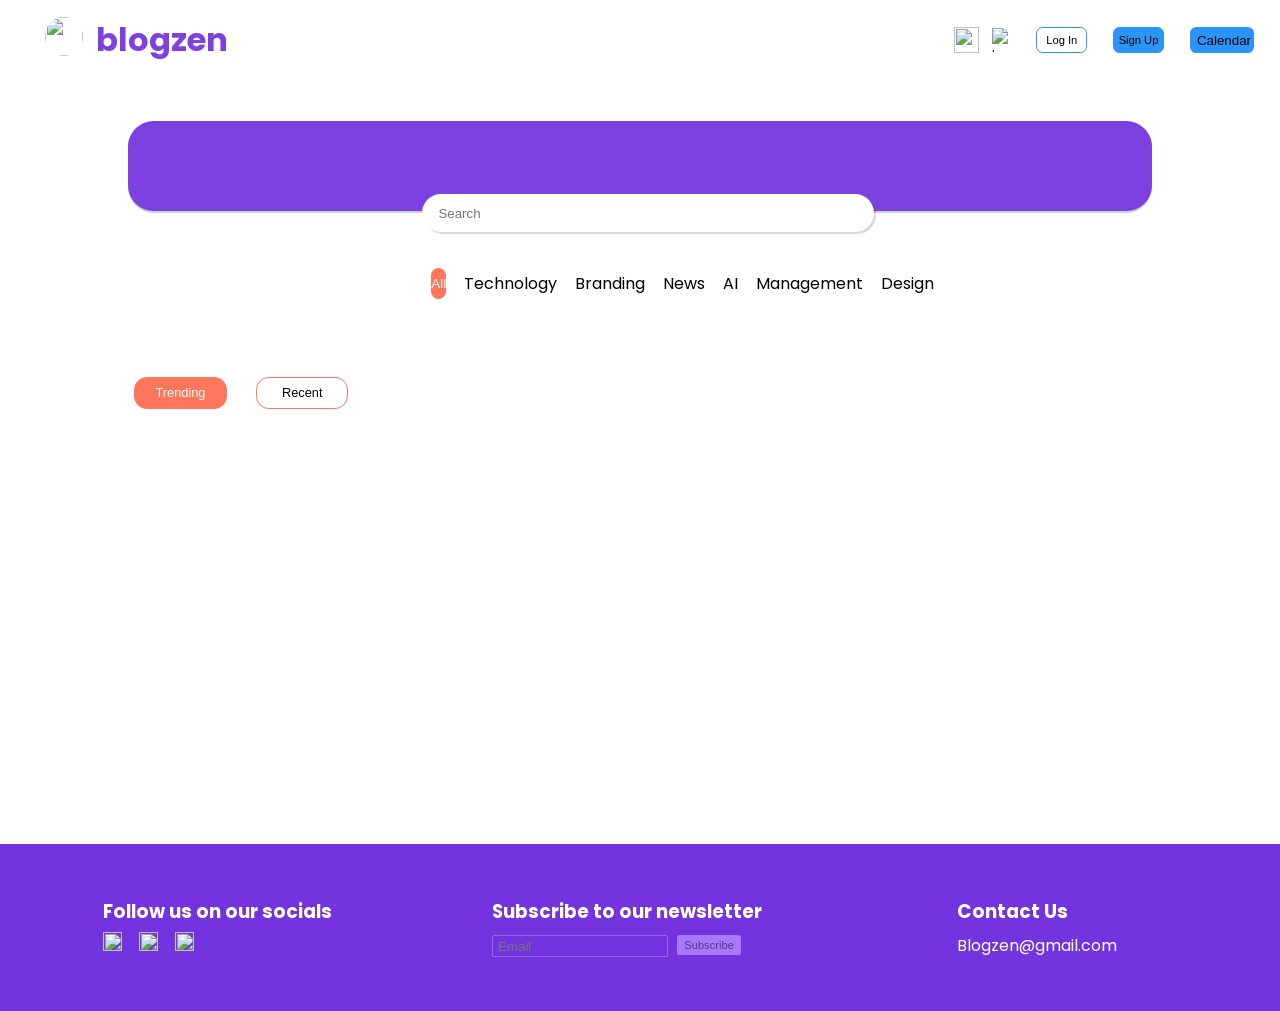
==== index.html @ 863e4d86 "Merge pull request #324 from Arjundotadex/typing_effect added text typing effect on the main landing" ====
<!DOCTYPE html>
<html lang="en">

<head>
  <meta charset="UTF-8" />
  <meta http-equiv="X-UA-Compatible" content="IE=edge" />
  <meta name="viewport" content="width=device-width, initial-scale=1.0" />
  <title>Document</title>
  <link rel="shortcut icon" href="./img/favicon.ico" type="image/x-icon">
  <script src="https://kit.fontawesome.com/d1c523657e.js" crossorigin="anonymous"></script>
  <link rel="stylesheet" href="css/navbar.css" />
  <link rel="stylesheet" href="css/sec1.css" />
  <link rel="stylesheet" href="css/sec2.css" />
  <link rel="stylesheet" href="css/sec3.css" />
  <link rel="stylesheet" href="css/sec4.css" />
  <script src="./js/Landingpage.js"></script>
  <!-- <link href="https://cdn.jsdelivr.net/npm/bootstrap@5.3.0-alpha3/dist/css/bootstrap.min.css" rel="stylesheet" integrity="sha384-KK94CHFLLe+nY2dmCWGMq91rCGa5gtU4mk92HdvYe+M/SXH301p5ILy+dN9+nJOZ" crossorigin="anonymous"> -->
</head>

<body>
  <!-- Navbar ~~~~~~~~~~~~~~~~~~~~~~~~~~~~~~~~~~~~~~~~~~~~~~~~~~~~~~~~~~~~~~~~~~~~~~~~~~~~~~~~~~~~~~~~~~~~~ -->
  <div class="navbar">
    <div class="navs1">
      <a href="index.html"><img src="img/final logo 1.png" alt="" /></a>
      <div class="span1"><a href="index.html">blog</a></div>
      <div class="span2"><a href="index.html">zen</a></div>
    </div>

    <div class="navs2">
      <img src="img/final logo 1.png" alt="" />

      <img src="assests/moon.png" alt="image" id="themeImg">
      <button class="navbtn1">Log In</button>
      <button class="navbtn1" style="background-color: #2a95f6">
        Sign Up
      </button>
      <button class="navbtn2">
        <i class="fa-solid fa-calendar-days"></i>        
        <span>Calendar</span>
      </button>
    </div>
  </div>

  <!-- Sec-1 ~~~~~~~~~~~~~~~~~~~~~~~~~~~~~~~~~~~~~~~~~~~~~~~~~~~~~~~~~~~~~~~~~~~~~~~~~~~~~~~~~~~~~~~~~~~~~~ -->
  <div class="sec1">
    <div class="s1part1">


      <span class="auto-type"></span>
      <script src="https://cdn.jsdelivr.net/npm/typed.js@2.0.12"></script>
      <script>
        var typed = new Typed(".auto-type", {
          strings: ["Blogzen!!"],
          typeSpeed: 150,
          backspeed: 150,
          loop: true
        })
      </script>
    </div>
    <input class="search" placeholder="Search"></input>
    <div class="s1part2">
      <button class="s1btn1">All</button>
      <a href="">Technology</a>
      <a href="">Branding</a>
      <a href="">News</a>
      <a href="">AI</a>
      <a href="">Management</a>
      <a href="">Design</a>
    </div>
  </div>
  <!-- Sec-2 ~~~~~~~~~~~~~~~~~~~~~~~~~~~~~~~~~~~~~~~~~~~~~~~~~~~~~~~~~~~~~~~~~~~~~~~~~~~~~~~~~~~~~~~~~~~~~~ -->


  <div class="sec2buttons">
    <button class="sec2btn2" style="background-color: #ff765d; color: white">
      Trending
    </button>
    <button class="sec2btn2 sec2btn2-recent">Recent</button>
  </div>
  <div class="sec2" id="sec2">



  </div>

  <!-- Sec-3 ~~~~~~~~~~~~~~~~~~~~~~~~~~~~~~~~~~~~~~~~~~~~~~~~~~~~~~~~~~~~~~~~~~~~~~~~~~~~~~~~~~~~~~~~~~~~~~ -->

  <div id="tbody" class="flex">

  </div>


  </div>
  <!-- Sec-4 ~~~~~~~~~~~~~~~~~~~~~~~~~~~~~~~~~~~~~~~~~~~~~~~~~~~~~~~~~~~~~~~~~~~~~~~~~~~~~~~~~~~~~~~~~~~~~~ -->

  <div class="sec4">
    <div class="s4box1">
      <div>
        <h3 style="margin-bottom: 0.5vw;">Follow us on our socials</h3>
        <div class="icons">
          <img src="./assests/instagram.svg" alt="">
          <img src="./assests/twitter.svg" alt="" style="margin: 0 1vw;">
          <img src="./assests//spotify.svg" alt="">
        </div>
      </div>
    </div>
    <div class="s4box2">
      <div>
        <h3 style="margin-bottom: 0.5vw;">Subscribe to our newsletter</h3>
        <div class="box2email">
          <input type="text" class="email" placeholder="Email">
          <button class="box2btn">Subscribe</button>
        </div>
      </div>
    </div>
    <div class="s4box3">
      <div>
        <h3 style="margin-bottom: 0.5vw;">Contact Us</h3>
        <a href="mailto:blogzen@gmail.com"><span>Blogzen@gmail.com</span></a>
      </div>
    </div>
  </div>
  <script src="js/theme.js"></script>
</body>
<!-- <script src="https://cdn.jsdelivr.net/npm/bootstrap@5.3.0-alpha3/dist/js/bootstrap.bundle.min.js" integrity="sha384-ENjdO4Dr2bkBIFxQpeoTz1HIcje39Wm4jDKdf19U8gI4ddQ3GYNS7NTKfAdVQSZe" crossorigin="anonymous"></script> -->

</html>
---- css/navbar.css ----
@import url("https://fonts.googleapis.com/css2?family=Baloo+Bhaina+2:wght@500&display=swap");
@import url("https://fonts.googleapis.com/css2?family=Roboto&display=swap");
@import url('https://fonts.googleapis.com/css2?family=Poppins:wght@500;600;700&display=swap');



*{
    margin: 0;
    padding: 0;
}


body{
    overflow-x: hidden;
    font-family: 'Poppins', sans-serif;
    /* background-color: black; */
    
}
.darktheme{
    --element-color:white;
    --element1-color:#9DB2BF;
    --element2-color: #DDE6ED;
    background-color: black;
    color: white;

}

#themeImg{
    cursor: pointer;
    width: 25px;
    height: 25px;
    border: none;
}


.navbar {
    width: 100vw;
    height: 80px;
    left: 0px;
    top: 0px;
    display: flex;
    justify-content: space-between;
}

/* Sec-1 ~~~~~~~~~~~~~~~~~~~~~~~~~~~~~~~~~~~~~~~~~~~~~~~~~~~~~~~~~~~~~~~~~~~~~~~~~~~~~~~~~~~~~~~~~~~~~~~~~~~~ */
.navs1{
    /* border: 1px solid black; */
    width: 15vw;
    height: 80px;
    display: flex;
    align-items: center;
    margin-left: 3.5vw;
}
.navs1 img{
    /* border: 1px solid black; */
    width: 3vw;
    height: 3vw;
    border-radius: 10vw;
}
.navs1 a{
    text-decoration: none;
    color: #7D41E2;
}
.span1{
    margin-left: 1vw;
    font-size: 2em;
    font-weight: bold;
    color: #7D41E2;
}
.span2{
    font-size: 2em;
    font-weight: bolder;
    color: #7D41E2;
}






/* Sec-2 ~~~~~~~~~~~~~~~~~~~~~~~~~~~~~~~~~~~~~~~~~~~~~~~~~~~~~~~~~~~~~~~~~~~~~~~~~~~~~~~~~~~~~~~~~~~~~~~~~~~~ */
.navs2{
    /* border: 1px solid black; */
    width: 25vw;
    height: 80px;
    display: flex;
    align-items: center;
    margin-right: 1vw;
}
.navs2>img{
    cursor: pointer;
    width: 2vw;
    height: 2vw;
    margin: 0 0.5vw;

}
.navbtn1{
    cursor: pointer;
    height: 2vw;
    width: 7vw;
    margin: 0 1vw;
    border-radius: 0.5vw;
    border: 1px solid #2a95f6;
    background-color: white;
    font-size: 0.7em;
    

}
.navbtn2{
    cursor: pointer;
    height: 2vw;
    width: 9vw;
    margin: 0 1vw;
    border-radius: 0.5vw;
    border: none;
    background-color: #2a95f6;
    display: flex;
    align-items: center;
    justify-content: center;
}
.navbtn2>img{
    border: 1px solid black;
    width: 1vw;
    height: 1vw;
    /* margin: 0 0.5vw; */
}
.navbtn2 span{
    margin-left: 0.3vw;
}
---- css/sec1.css ----
:root{
    --element-color: black;
    --element1-color:rgba(0, 0, 0, 0.5);
    --element2-color:rgba(0, 0, 0, 0.8);


}



.sec1{
    height: 20vw;
}

.s1part1{
    height: 7vw;
    width: 80vw;
    margin: 3.2vw auto;
    border-radius: 2vw;
    background-color: #7D41E2;
    box-shadow: 0 2px 1px rgba(0, 0, 0, 0.199);

}
.s1part1 span{
    position: relative;
    top: 1.3vw;
    left: 37vw;
    font-size: 2.7em;
    font-weight: bold;
    color: white;
}
.search{
    height: 3vw;
    width: 34vw;
    border-radius: 2vw;
    position: relative;
    left: 33vw;
    top: -4.5vw;
    background-color: white;
    border: none;
    box-shadow: 2px 2px 1px rgba(0, 0, 0, 0.155);
    color: rgba(0, 0, 0, 0.148);
}

.search[placeholder]{
    color: black;
    padding-left: 1rem;
}

.s1part2{
    /* border: 1px solid black; */
    height: 5vw;
    width: 40vw;
    position: relative;
    left: 33vw;
    bottom: 3vw;
    display: flex;
    align-items: center;
}

.s1part2 a:hover{
    text-decoration: underline;
}

.s1btn1{
    height: 2.4vw;
    width: 3.8vw;
    margin: 0 0.7vw;
    border: none;
    border-radius: 1vw;
    background-color: #ff765d;
    color: white;
    
}
.s1part2 a{
    margin: 0 0.7vw;
    text-decoration: none;
    color: var(--element-color);
}
---- css/sec2.css ----
:root{
    --element-color: black;
    --element1-color:rgba(0, 0, 0, 0.5);
    --element2-color:rgba(0, 0, 0, 0.8);

}


.sec2{
    /* border: 2px solid red; */
    height: 34vw;
}

.sec2buttons{
    width: 20vw;
    margin-left: 9.5vw;
}
.sec2btn2{
    cursor: pointer;
    height: 2.5vw;
    width: 7.2vw;
    margin: 0 1.3vw;
    border-radius: 1vw;
    border: none;
    border: 1px solid #ff765d;
    background-color: white;
    margin: 0 1vw;
    font-size: 0.8em;
    color: black;
}
.sec2btn2-recent:hover{
    color: #fff;
    background-color: #ff765d;
}
/* ~~~~~~~~~~~~~~~~~~~~~~~~~~~~~~~~~~~~~~~~~~~~~~~~~~~~~~~~~~~~~~~~~~~~~~~~~~~~~~~~~~~~~~~~~~~~~~~~~~~~~~~ */
.sec2content{
    /* border: 1px solid black; */
    width: 90vw;
    height: 25vw;
    margin-top: 2.4vw;
    display: flex;
    align-items: center;
    margin-left: 5vw;
    
}
.sec2content>img{
    height: 23vw;
    width: 29vw;
    object-fit: fill;
    margin: 0 5vw;
    border-radius: 2vw;
}

.s2text{
    /* border: 1px solid green; */
    height: 23vw;
    width: 45vw;
    /* margin: 0 3vw; */
}
.div{
    margin: 1.3vw 0;
    font-family: 'Poppins';
    font-style: normal;
    font-weight: 600;
    font-size: 0.9em;
    line-height: 30px;
     color: var(--element1-color)}
.s2text h1{
    margin: 1vw 0;
    font-size: 1.8em;
    width: 30vw;
    font-family: 'Poppins';
    font-style: normal;
    font-weight: 700;
    line-height: 42px;
    color: var(--element-color);
}
.s2text p{
    font-family: 'Poppins';
    font-style: normal;
    font-weight: 500;
    font-size: 1.2em;
    line-height: 30px;
    color: var(--element-color);

}
.author{
    display: flex;
    align-items: center;
    margin-top: 1.5vw;
}
.author>img{
    height: 3vw;
    width: 3vw;
    border-radius: 10vw;
}
.authorsname{
    margin-left: 1vw;
}
---- css/sec3.css ----
@import url('https://fonts.googleapis.com/css2?family=Poppins:wght@500;600;700&display=swap');
:root{
    --element-color: black;
    --element1-color:rgba(0, 0, 0, 0.5);
    --element2-color:rgba(0, 0, 0, 0.8);
}


.sec3{
    /* border: 2px solid red; */
    height: 62vw;
    display: flex;
    justify-content: center;
}
.s3boxes{
    /* border: 1px solid black; */
    height: 26vw;
    width: 90vw;
    display: flex;
    margin-left: 6vw;
    margin-bottom: 3vw;
}
.mainContainer{
    display: flex;
    flex-wrap: wrap;
    flex-grow: 1;
    
}
.box1{
    /* border: 1px solid green; */
    padding-bottom: 2vw;
    height: 27vw;
    width: 25vw;
    margin: 0 2vw;
    display: flex;
    flex-direction: column;
    align-items: center;
}
.box1>img{
    
    height: 15vw;
    width: 23vw;
    object-fit: fill;
    /* margin: 0 5vw; */
    border-radius: 1vw;
}
.flex{
    display: flex;
    flex-wrap: wrap;
    width: 100%;
    justify-content: center;
}

.flex a{
    color: black;
    text-decoration: none;
}

.boxtext{
    /* border: 1px solid green; */
    height: 11vw;
    width: 20vw;
    margin-left: 1vw;
}
.boxdiv{
    margin: 0.4vw 0;
    font-size: 0.8em;
    color: var(--element1-color);
    line-height: 18px;
    font-family: 'Poppins', sans-serif;
    font-weight: 600;
}
.boxtext h1{
    margin: 0.5vw 0;
    font-family: 'Poppins', sans-serif;
    font-style: normal;
    font-weight: 600;
    line-height: 27px;
    color: var(--element-color);
    width: 15vw;
    font-size: 1em;
}
.boxContent{
    font-size: 0.7em;
    font-family: 'Poppins';
    font-style: normal;
    font-weight: 500;
    line-height: 21px;
    color: var(--element2-color);



}
.author{
    display: flex;
    align-items: center;
    margin-top: 1.5vw;
}
.boxauthor{
    display: flex;
    margin-top: 0.5vw;
}
.boxauthor>img{
    height: 2vw;
    width: 2vw;
    border-radius: 10vw;
    
}
.boxauthorsname{
    margin-left: 0.5vw;
    font-size: 0.8vw;
}
.namestyle{
    font-family: 'Poppins';
    font-style: normal;
    font-weight: 500;
    font-size: 0.8vw;
    line-height: 15px;
    color: var(--element-color);
}
.datestyle{
    font-family: 'Poppins';
    font-style: normal;
    font-weight: 500;
    font-size: 0.5vw;
    line-height: 18px;
    color: var(--element1-color);

}
---- css/sec4.css ----
.sec4{
    height: 13vw;
    display: flex;
    align-items: center;
    background-color: #7333df;
    color: white;
}
/* ~~~~~~~~~~~~~~~~~~~~~~~~~~~~~~~~~~~~~~~~~~~~~~~~~~~~~~~~~~~~~~~~~~~~~~~~~~~~~~~~~~~~~~~~~~~~~~~~~~~~~ */
.s4box1{
    /* border: 1px solid black; */
    height: 7vw;
    width: 20vw;
    margin-left: 7vw;
    display: flex;
    flex-direction: column;
    align-items: center;
    justify-content: center;
}
.icons img{
    height: 1.5vw;
    width: 1.5vw;
    cursor: pointer;
}
/* ~~~~~~~~~~~~~~~~~~~~~~~~~~~~~~~~~~~~~~~~~~~~~~~~~~~~~~~~~~~~~~~~~~~~~~~~~~~~~~~~~~~~~~~~~~~~~~~~~~~~~ */
.s4box2{
    /* border: 1px solid black; */
    height: 7vw;
    width: 24vw;
    margin: 0 10vw;
    display: flex;
    flex-direction: column;
    align-items: center;
    justify-content: center;
}
.email{
    border: 1px solid rgba(255, 255, 255, 0.258);
    background-color: #7333df;
    height: 1.5vw;
    border-radius: 0.2vw;
}
.email[placeholder]{
    padding-left: 0.3rem;
}
.box2btn{
    background-color: #aa77ff;
    border: none;
    font-size: 0.7em;
    height: 1.5vw;
    width: 5vw;
    border-radius: 0.2vw;
    margin-left: 0.4vw;
    color: rgba(0, 0, 0, 0.53);
    cursor: pointer;
    position: relative;
    bottom: 0.1rem;
}
/* ~~~~~~~~~~~~~~~~~~~~~~~~~~~~~~~~~~~~~~~~~~~~~~~~~~~~~~~~~~~~~~~~~~~~~~~~~~~~~~~~~~~~~~~~~~~~~~~~~~~~~ */
.s4box3{
    /* border: 1px solid black; */
    height: 7vw;
    width: 20vw;
    display: flex;
    flex-direction: column;
    align-items: center;
    justify-content: center;
}

.s4box3 a{
    text-decoration: none;
    color: white;
}

.s4box3 a:hover{
    text-decoration: underline;
}
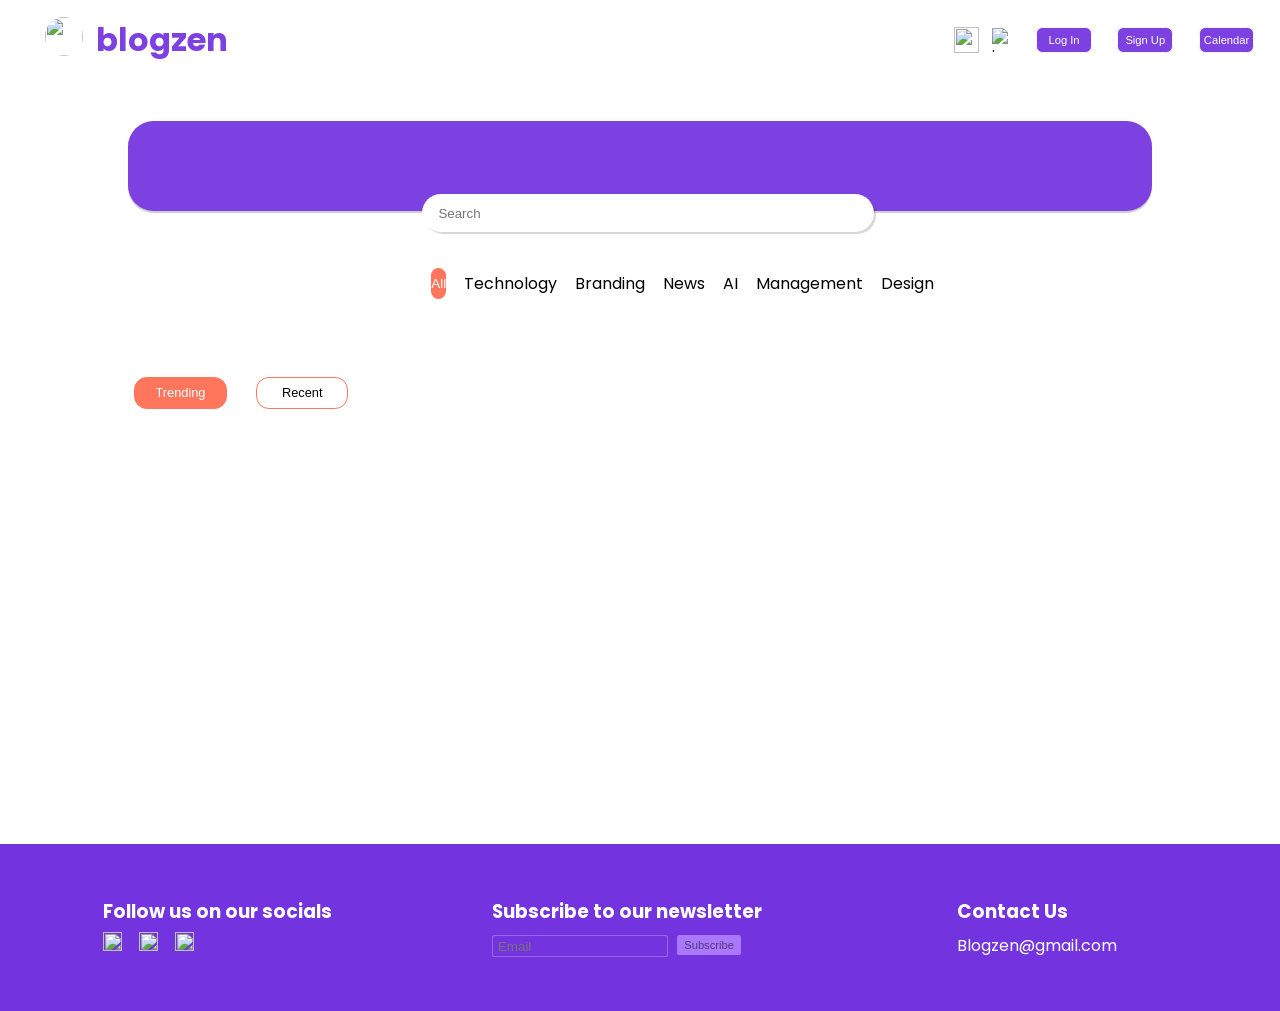
==== commit 7cfeaf56: "Navbar Buttons improved" ====
--- a/index.html
+++ b/index.html
@@ -30,11 +30,11 @@
       <img src="img/final logo 1.png" alt="" />
 
       <img src="assests/moon.png" alt="image" id="themeImg">
-      <button class="navbtn1">Log In</button>
-      <button class="navbtn1" style="background-color: #2a95f6">
+      <button class="navbtn1 txtColor">Log In</button>
+      <button class="navbtn1 txtColor" style="background-color: #7D41E2">
         Sign Up
       </button>
-      <button class="navbtn2">
+      <button class="navbtn1 txtColor" style="background-color: #7D41E2">
         <i class="fa-solid fa-calendar-days"></i>        
         <span>Calendar</span>
       </button>
--- a/css/navbar.css
+++ b/css/navbar.css
@@ -101,8 +101,8 @@
     width: 7vw;
     margin: 0 1vw;
     border-radius: 0.5vw;
-    border: 1px solid #2a95f6;
-    background-color: white;
+    border: 1px solid whitesmoke;
+    background-color: #7D41E2;
     font-size: 0.7em;
     
 
@@ -128,3 +128,7 @@
 .navbtn2 span{
     margin-left: 0.3vw;
 }
+
+.txtColor{
+    color: white;
+}
--- a/css/sec3.css
+++ b/css/sec3.css
@@ -25,6 +25,8 @@
     display: flex;
     flex-wrap: wrap;
     flex-grow: 1;
+    align-items: center;
+    justify-content: center;
     
 }
 .box1{
@@ -45,12 +47,14 @@
     /* margin: 0 5vw; */
     border-radius: 1vw;
 }
+
 .flex{
     display: flex;
     flex-wrap: wrap;
-    width: 100%;
-    justify-content: center;
+    max-width: 95%;
+    margin: auto;
 }
+
 
 .flex a{
     color: black;
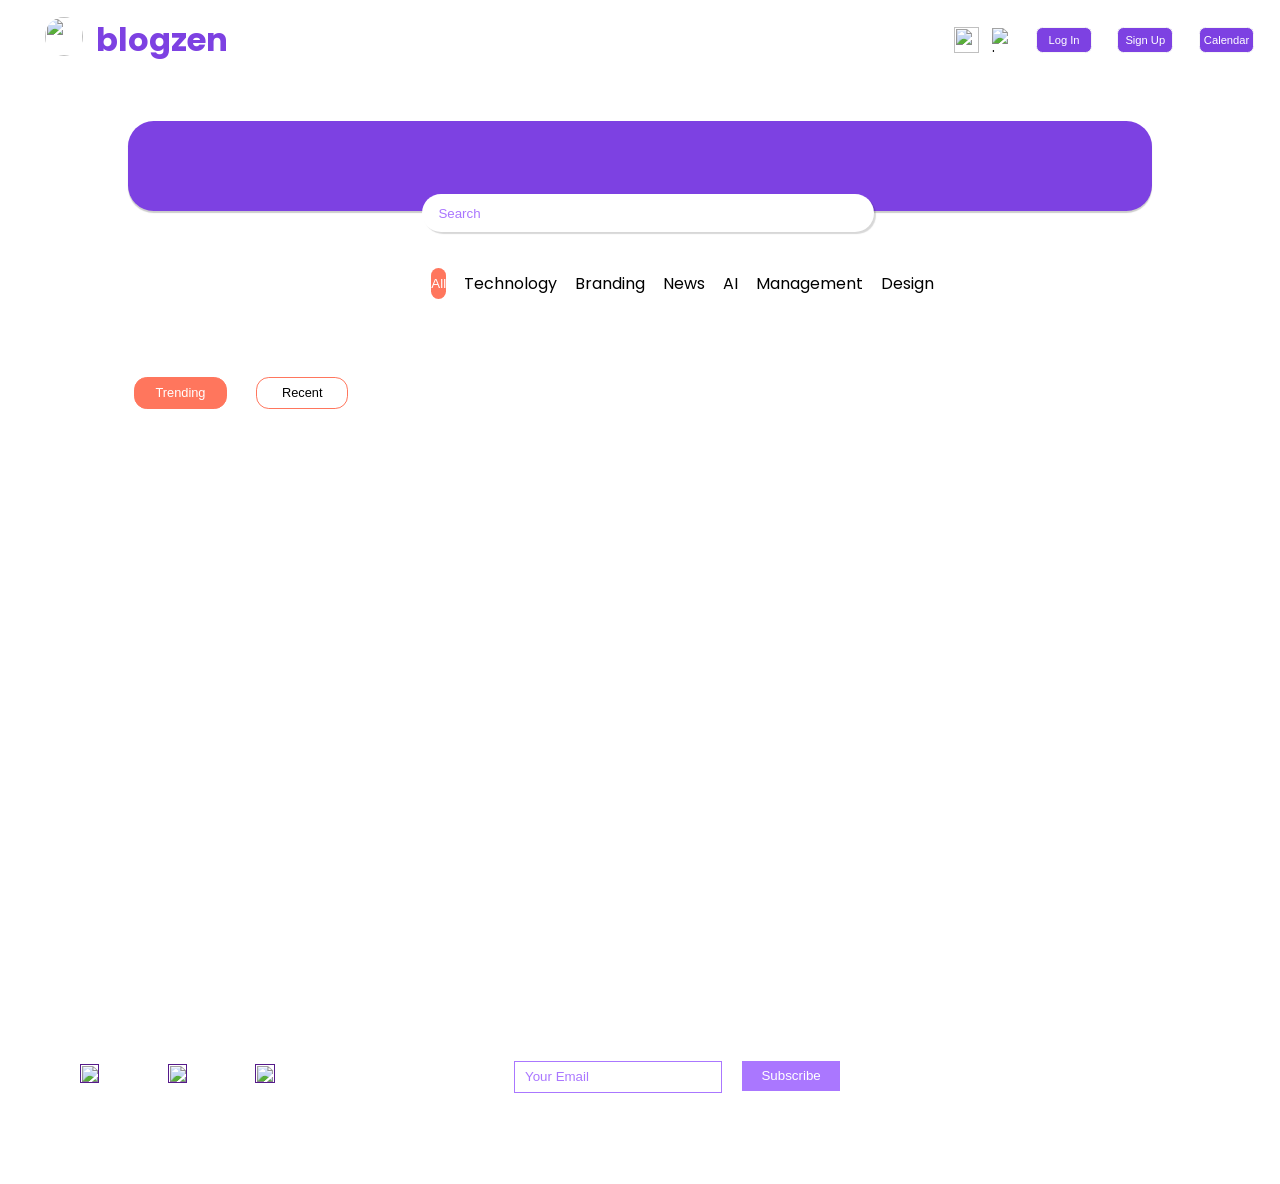
==== commit 61b94d19: "Footer-changes" ====
--- a/index.html
+++ b/index.html
@@ -93,33 +93,27 @@
   </div>
   <!-- Sec-4 ~~~~~~~~~~~~~~~~~~~~~~~~~~~~~~~~~~~~~~~~~~~~~~~~~~~~~~~~~~~~~~~~~~~~~~~~~~~~~~~~~~~~~~~~~~~~~~ -->
 
-  <div class="sec4">
-    <div class="s4box1">
-      <div>
-        <h3 style="margin-bottom: 0.5vw;">Follow us on our socials</h3>
+  <div class="footer">
+    <div class="socials">
+        <div class="footer_title">Follow us on our socials</div>
         <div class="icons">
-          <img src="./assests/instagram.svg" alt="">
-          <img src="./assests/twitter.svg" alt="" style="margin: 0 1vw;">
-          <img src="./assests//spotify.svg" alt="">
+            <div class="icon"><a href=""><img src="assests/instagram.svg" alt=""></a></div>
+            <div class="icon"><a href=""><img src="assests/twitter.svg" alt=""></a></div>
+            <div class="icon"><a href=""><img src="assests/spotify.svg" alt=""></a></div>
         </div>
-      </div>
     </div>
-    <div class="s4box2">
-      <div>
-        <h3 style="margin-bottom: 0.5vw;">Subscribe to our newsletter</h3>
-        <div class="box2email">
-          <input type="text" class="email" placeholder="Email">
-          <button class="box2btn">Subscribe</button>
-        </div>
-      </div>
+    <div class="newsletter">
+        <div class="footer_title">Subscribe to our newsletter</div>
+        <form>
+            <input type="text" id="emailId" name="email" placeholder="Your Email">
+            <button type="submit">Subscribe</button>
+        </form>
     </div>
-    <div class="s4box3">
-      <div>
-        <h3 style="margin-bottom: 0.5vw;">Contact Us</h3>
-        <a href="mailto:blogzen@gmail.com"><span>Blogzen@gmail.com</span></a>
-      </div>
+    <div class="contact">
+        <div class="footer_title">Contact Us</div>
+        <h2><a href="mailto:Blogzen@gmail.com">Blogzen@gmail.com</a></h2>
     </div>
-  </div>
+</div>
   <script src="js/theme.js"></script>
 </body>
 <!-- <script src="https://cdn.jsdelivr.net/npm/bootstrap@5.3.0-alpha3/dist/js/bootstrap.bundle.min.js" integrity="sha384-ENjdO4Dr2bkBIFxQpeoTz1HIcje39Wm4jDKdf19U8gI4ddQ3GYNS7NTKfAdVQSZe" crossorigin="anonymous"></script> -->
--- a/css/navbar.css
+++ b/css/navbar.css
@@ -3,7 +3,34 @@
 @import url("https://fonts.googleapis.com/css2?family=Roboto&display=swap");
 @import url('https://fonts.googleapis.com/css2?family=Poppins:wght@500;600;700&display=swap');
 
-
+::-webkit-scrollbar {
+    width: 10px;
+  
+  }
+  
+  /* Track */
+  ::-webkit-scrollbar-track {
+    background: white;
+  
+  }
+  ::-webkit-scrollbar:hover {
+    background: white;
+    width:10px;
+  }
+  /* Handle */
+  ::-webkit-scrollbar-thumb {
+    background: #7D41E2;
+    
+    border-radius: 80px; 
+  }
+  
+  /* Handle on hover */
+  ::-webkit-scrollbar-thumb:hover {
+    
+   
+  }
+  
+  
 
 *{
     margin: 0;
--- a/css/sec4.css
+++ b/css/sec4.css
@@ -15,6 +15,7 @@
     flex-direction: column;
     align-items: center;
     justify-content: center;
+    font-size: 25px;
 }
 .icons img{
     height: 1.5vw;
@@ -72,4 +73,75 @@
 
 .s4box3 a:hover{
     text-decoration: underline;
+}
+
+.footer {
+    background-size: cover;
+    background-position: center;
+    background-attachment: fixed;
+    background-image: url(../assests//footer_bg.png);
+    padding-left: 80px;
+    padding-right: 80px;
+    margin-top: 80px;
+    display: flex;
+    flex-wrap: wrap;
+    justify-content: space-between;
+    align-items: center;
+    height: 260px;
+    background-repeat: no-repeat, repeat;
+}
+
+.footer_title {
+    color: #ffffff;
+    font-family: 'Poppins', sans-serif;
+    font-size: 24px;
+}
+.newsletter form {
+    display: flex;
+    flex-wrap: wrap;
+    justify-content: space-between;
+    margin-top: 10px;
+}
+
+.newsletter form input {
+    width: 60%;
+    border: none;
+    height: 30px;
+    padding-left: 10px;
+    border: 1px solid #AA77FF;
+    background-color: transparent;
+    color: #ffffff;
+}
+
+::placeholder {
+    color: #AA77FF;
+}
+
+.newsletter form button {
+    width: 30%;
+    background-color: #AA77FF;
+    border: none;
+    height: 30px;
+    color: #ffffff;
+    cursor: pointer;
+}
+.contact h2 {
+    color: #ffffff;
+    font-size: 20px;
+    font-family: 'Poppins', sans-serif;
+    font-weight: 200;
+    margin-top: 10px;
+}
+
+.contact h2 a{
+    text-decoration: none;
+    color: #ffffff;
+}
+
+.icons {
+    display: flex;
+    flex-wrap: wrap;
+    justify-content: space-between;
+    width: 70%;
+    margin-top: 10px;
 }
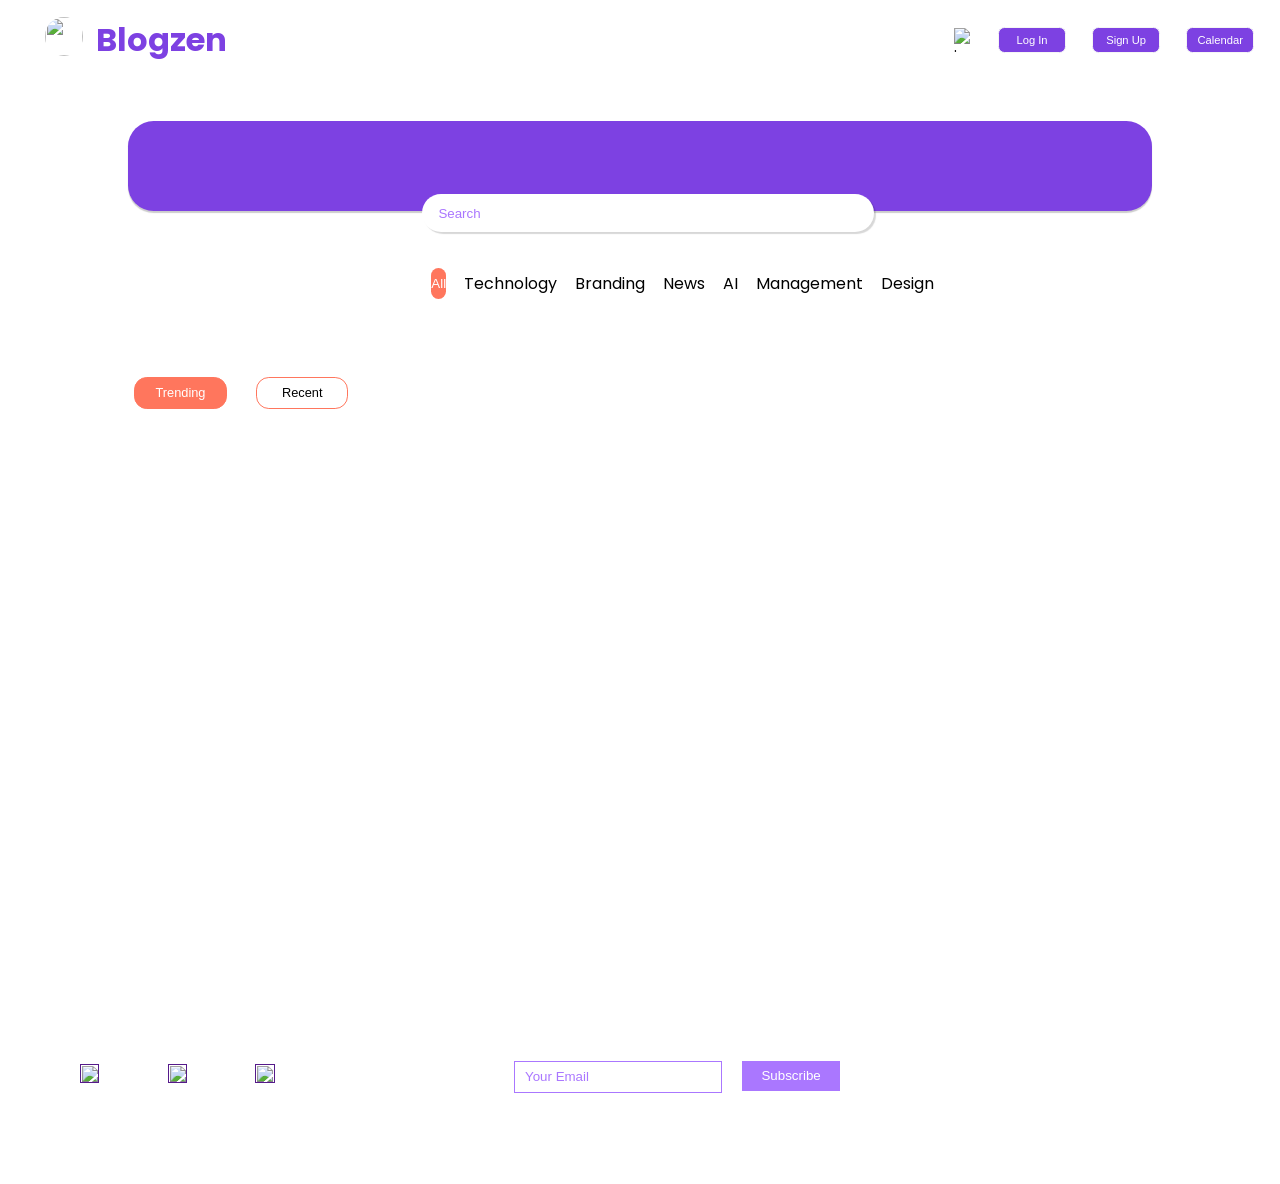
==== commit 624b7b39: "Changed the title from 'Document' to 'Blogzen' , changed the title on page from blogzen to Blogzen a" ====
--- a/index.html
+++ b/index.html
@@ -5,7 +5,7 @@
   <meta charset="UTF-8" />
   <meta http-equiv="X-UA-Compatible" content="IE=edge" />
   <meta name="viewport" content="width=device-width, initial-scale=1.0" />
-  <title>Document</title>
+  <title>Blogzen</title>
   <link rel="shortcut icon" href="./img/favicon.ico" type="image/x-icon">
   <script src="https://kit.fontawesome.com/d1c523657e.js" crossorigin="anonymous"></script>
   <link rel="stylesheet" href="css/navbar.css" />
@@ -22,18 +22,16 @@
   <div class="navbar">
     <div class="navs1">
       <a href="index.html"><img src="img/final logo 1.png" alt="" /></a>
-      <div class="span1"><a href="index.html">blog</a></div>
-      <div class="span2"><a href="index.html">zen</a></div>
+      <div class="span1"><a href="index.html">Blogzen</a></div>
+      <!-- <div class="span2"><a href="index.html">zen</a></div> -->
     </div>
 
     <div class="navs2">
-      <img src="img/final logo 1.png" alt="" />
+      <!-- <img src="img/final logo 1.png" alt="" /> -->
 
       <img src="assests/moon.png" alt="image" id="themeImg">
       <button class="navbtn1 txtColor">Log In</button>
-      <button class="navbtn1 txtColor" style="background-color: #7D41E2">
-        Sign Up
-      </button>
+      <button class="navbtn1 txtColor" style="background-color: #7D41E2">Sign Up</button>
       <button class="navbtn1 txtColor" style="background-color: #7D41E2">
         <i class="fa-solid fa-calendar-days"></i>        
         <span>Calendar</span>
--- a/css/sec1.css
+++ b/css/sec1.css
@@ -35,6 +35,7 @@
     border-radius: 2vw;
     position: relative;
     left: 33vw;
+    /* right: 33Vw; */
     top: -4.5vw;
     background-color: white;
     border: none;
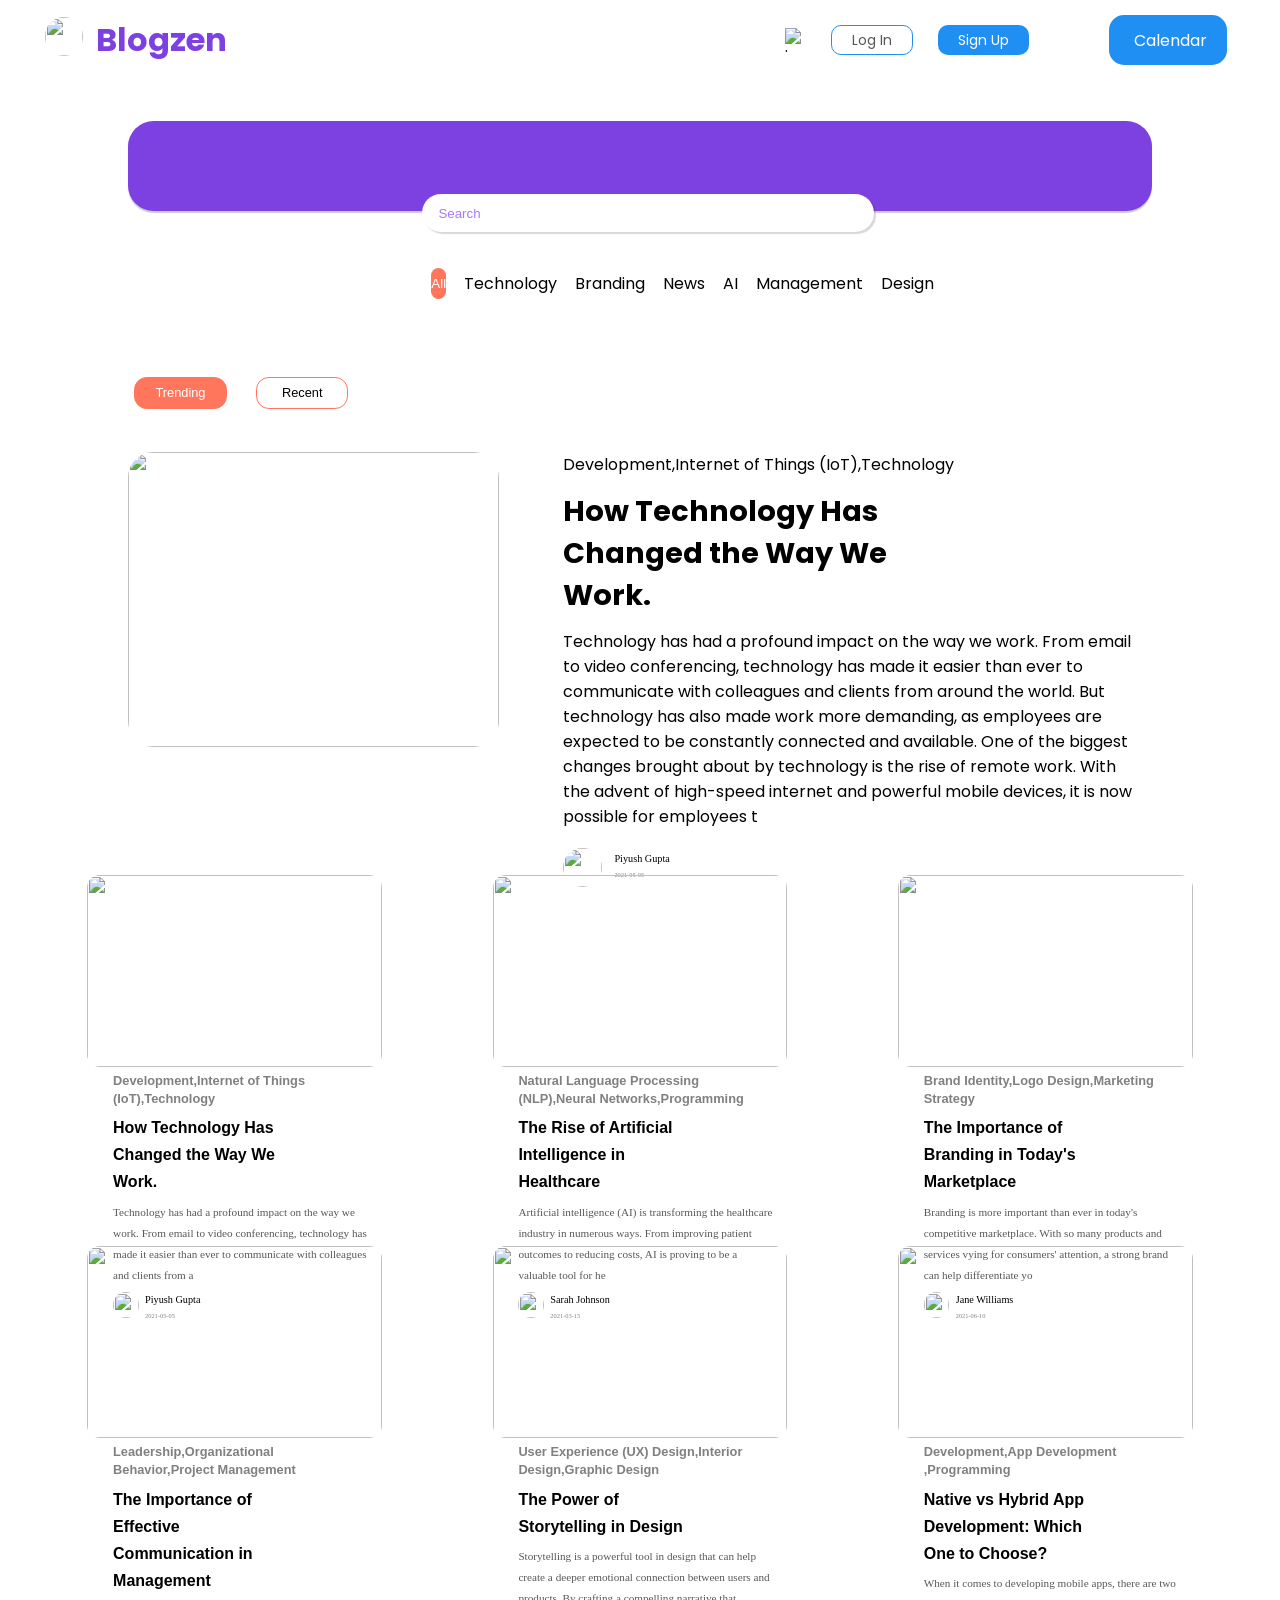
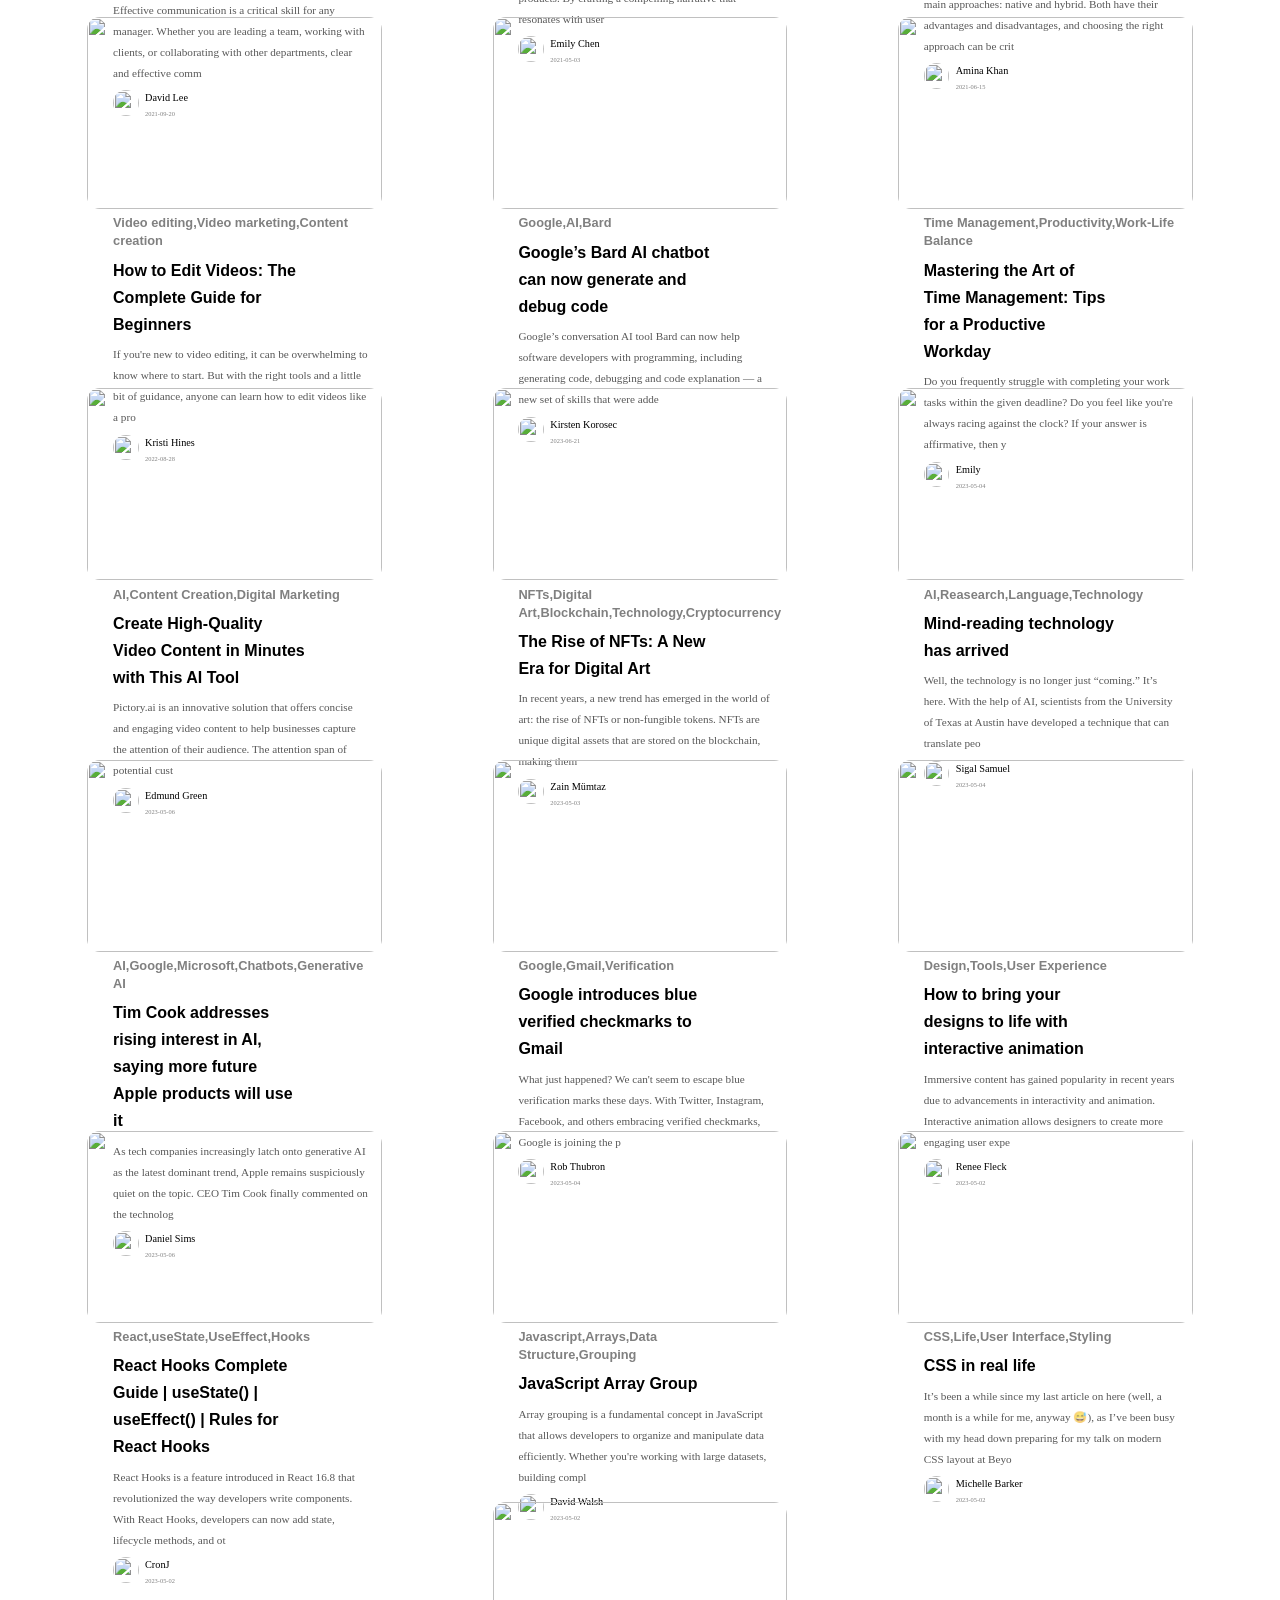
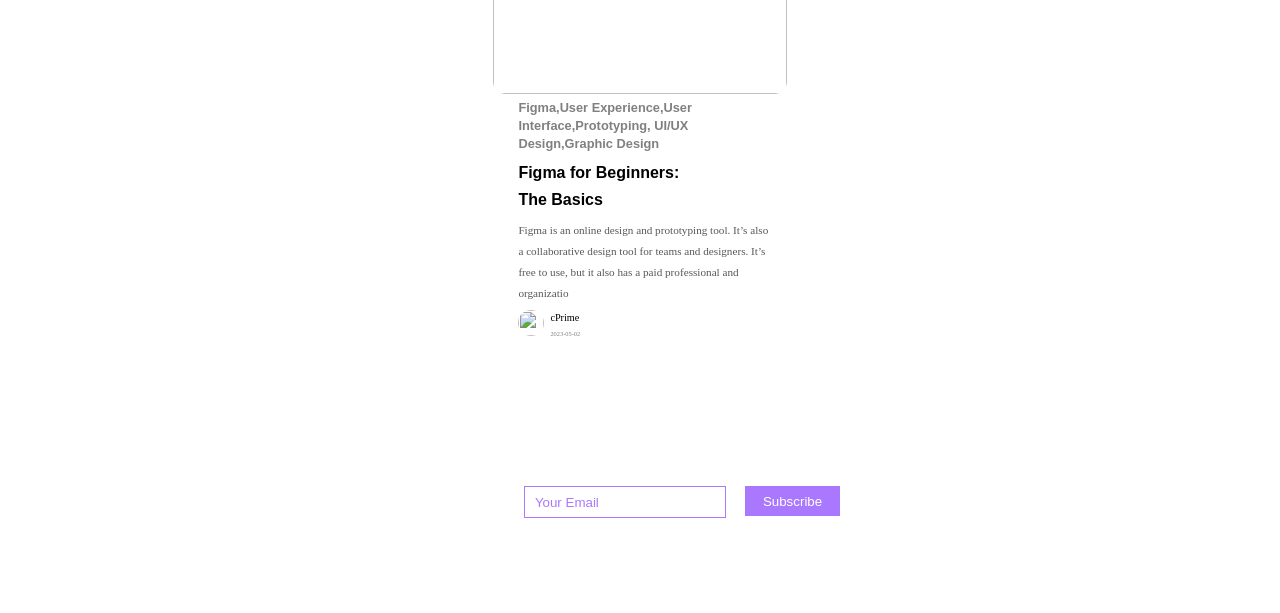
==== commit 503a9b61: "fixed footer and nav buttons" ====
--- a/index.html
+++ b/index.html
@@ -12,7 +12,8 @@
   <link rel="stylesheet" href="css/sec1.css" />
   <link rel="stylesheet" href="css/sec2.css" />
   <link rel="stylesheet" href="css/sec3.css" />
-  <link rel="stylesheet" href="css/sec4.css" />
+  <!-- <link rel="stylesheet" href="css/sec4.css" /> -->
+  <link rel="stylesheet" href="css/desktop_9.css">
   <script src="./js/Landingpage.js"></script>
   <!-- <link href="https://cdn.jsdelivr.net/npm/bootstrap@5.3.0-alpha3/dist/css/bootstrap.min.css" rel="stylesheet" integrity="sha384-KK94CHFLLe+nY2dmCWGMq91rCGa5gtU4mk92HdvYe+M/SXH301p5ILy+dN9+nJOZ" crossorigin="anonymous"> -->
 </head>
@@ -30,12 +31,15 @@
       <!-- <img src="img/final logo 1.png" alt="" /> -->
 
       <img src="assests/moon.png" alt="image" id="themeImg">
-      <button class="navbtn1 txtColor">Log In</button>
-      <button class="navbtn1 txtColor" style="background-color: #7D41E2">Sign Up</button>
-      <button class="navbtn1 txtColor" style="background-color: #7D41E2">
-        <i class="fa-solid fa-calendar-days"></i>        
-        <span>Calendar</span>
-      </button>
+      <button class="button_nav txtColor1" style="border: 1px solid #208FF4; background-color: transparent;">Log
+        In</button>
+      <button class="button_nav txtColor">Sign Up</button>
+      <div class="calendar_container">
+        <a href="">
+          <div class="calendar_icon"><img src="/assests/calender_icon.svg" alt=""></div>
+          <div class="calendar_text">Calendar</div>
+        </a>
+      </div>
     </div>
   </div>
 
@@ -93,25 +97,25 @@
 
   <div class="footer">
     <div class="socials">
-        <div class="footer_title">Follow us on our socials</div>
-        <div class="icons">
-            <div class="icon"><a href=""><img src="assests/instagram.svg" alt=""></a></div>
-            <div class="icon"><a href=""><img src="assests/twitter.svg" alt=""></a></div>
-            <div class="icon"><a href=""><img src="assests/spotify.svg" alt=""></a></div>
-        </div>
+      <div class="footer_titles">Follow us on our socials</div>
+      <div class="icons">
+        <div class="icon"><a href=""><img src="assests/instagram.svg" alt=""></a></div>
+        <div class="icon"><a href=""><img src="assests/twitter.svg" alt=""></a></div>
+        <div class="icon"><a href=""><img src="assests/spotify.svg" alt=""></a></div>
+      </div>
     </div>
     <div class="newsletter">
-        <div class="footer_title">Subscribe to our newsletter</div>
-        <form>
-            <input type="text" id="emailId" name="email" placeholder="Your Email">
-            <button type="submit">Subscribe</button>
-        </form>
+      <div class="footer_titles">Subscribe to our newsletter</div>
+      <form>
+        <input type="text" id="emailId" name="email" placeholder="Your Email">
+        <button type="submit">Subscribe</button>
+      </form>
     </div>
     <div class="contact">
-        <div class="footer_title">Contact Us</div>
-        <h2><a href="mailto:Blogzen@gmail.com">Blogzen@gmail.com</a></h2>
+      <div class="footer_titles">Contact Us</div>
+      <a href="mailto:Blogzen@gmail.com"><div class="mail">Blogzen@gmail.com</div></a>
     </div>
-</div>
+  </div>
   <script src="js/theme.js"></script>
 </body>
 <!-- <script src="https://cdn.jsdelivr.net/npm/bootstrap@5.3.0-alpha3/dist/js/bootstrap.bundle.min.js" integrity="sha384-ENjdO4Dr2bkBIFxQpeoTz1HIcje39Wm4jDKdf19U8gI4ddQ3GYNS7NTKfAdVQSZe" crossorigin="anonymous"></script> -->
--- a/css/navbar.css
+++ b/css/navbar.css
@@ -25,10 +25,10 @@
   }
   
   /* Handle on hover */
-  ::-webkit-scrollbar-thumb:hover {
+  /* ::-webkit-scrollbar-thumb:hover {
     
    
-  }
+  } */
   
   
 
@@ -43,6 +43,9 @@
     font-family: 'Poppins', sans-serif;
     /* background-color: black; */
     
+}
+:root{
+    --txtColor1: #000000a8;
 }
 .darktheme{
     --element-color:white;
@@ -109,7 +112,7 @@
 /* Sec-2 ~~~~~~~~~~~~~~~~~~~~~~~~~~~~~~~~~~~~~~~~~~~~~~~~~~~~~~~~~~~~~~~~~~~~~~~~~~~~~~~~~~~~~~~~~~~~~~~~~~~~ */
 .navs2{
     /* border: 1px solid black; */
-    width: 25vw;
+    /* width: 25vw; */
     height: 80px;
     display: flex;
     align-items: center;
@@ -121,6 +124,25 @@
     height: 2vw;
     margin: 0 0.5vw;
 
+}
+.button_nav{
+    display: flex;
+    align-items: center;
+    justify-content: center;
+    margin-right: 20px;
+    height: 30px;
+    background-color: #208FF4;
+    padding-top: 10px;
+    padding-bottom: 10px;
+    padding-left: 20px;
+    padding-right: 20px;
+    border-radius: 10px;
+    color: #ffffff;
+    font-family: 'Poppins', sans-serif;
+    font-size: 14px;
+    margin-left: 5px;
+    border: none;
+    cursor: pointer;
 }
 .navbtn1{
     cursor: pointer;
@@ -158,4 +180,7 @@
 
 .txtColor{
     color: white;
+}
+.txtColor1{
+    color: var(--txtColor1);
 }
--- a/css/sec1.css
+++ b/css/sec1.css
@@ -2,8 +2,6 @@
     --element-color: black;
     --element1-color:rgba(0, 0, 0, 0.5);
     --element2-color:rgba(0, 0, 0, 0.8);
-
-
 }
 
 
@@ -35,7 +33,7 @@
     border-radius: 2vw;
     position: relative;
     left: 33vw;
-    /* right: 33Vw; */
+    right: 33vw;
     top: -4.5vw;
     background-color: white;
     border: none;
--- a/css/sec2.css
+++ b/css/sec2.css
@@ -57,14 +57,14 @@
     width: 45vw;
     /* margin: 0 3vw; */
 }
-.div{
+/* .div{
     margin: 1.3vw 0;
     font-family: 'Poppins';
     font-style: normal;
     font-weight: 600;
     font-size: 0.9em;
     line-height: 30px;
-     color: var(--element1-color)}
+     color: var(--element1-color)} */
 .s2text h1{
     margin: 1vw 0;
     font-size: 1.8em;
--- a/css/sec4.css
+++ b/css/sec4.css
@@ -1,81 +1,4 @@
-.sec4{
-    height: 13vw;
-    display: flex;
-    align-items: center;
-    background-color: #7333df;
-    color: white;
-}
-/* ~~~~~~~~~~~~~~~~~~~~~~~~~~~~~~~~~~~~~~~~~~~~~~~~~~~~~~~~~~~~~~~~~~~~~~~~~~~~~~~~~~~~~~~~~~~~~~~~~~~~~ */
-.s4box1{
-    /* border: 1px solid black; */
-    height: 7vw;
-    width: 20vw;
-    margin-left: 7vw;
-    display: flex;
-    flex-direction: column;
-    align-items: center;
-    justify-content: center;
-    font-size: 25px;
-}
-.icons img{
-    height: 1.5vw;
-    width: 1.5vw;
-    cursor: pointer;
-}
-/* ~~~~~~~~~~~~~~~~~~~~~~~~~~~~~~~~~~~~~~~~~~~~~~~~~~~~~~~~~~~~~~~~~~~~~~~~~~~~~~~~~~~~~~~~~~~~~~~~~~~~~ */
-.s4box2{
-    /* border: 1px solid black; */
-    height: 7vw;
-    width: 24vw;
-    margin: 0 10vw;
-    display: flex;
-    flex-direction: column;
-    align-items: center;
-    justify-content: center;
-}
-.email{
-    border: 1px solid rgba(255, 255, 255, 0.258);
-    background-color: #7333df;
-    height: 1.5vw;
-    border-radius: 0.2vw;
-}
-.email[placeholder]{
-    padding-left: 0.3rem;
-}
-.box2btn{
-    background-color: #aa77ff;
-    border: none;
-    font-size: 0.7em;
-    height: 1.5vw;
-    width: 5vw;
-    border-radius: 0.2vw;
-    margin-left: 0.4vw;
-    color: rgba(0, 0, 0, 0.53);
-    cursor: pointer;
-    position: relative;
-    bottom: 0.1rem;
-}
-/* ~~~~~~~~~~~~~~~~~~~~~~~~~~~~~~~~~~~~~~~~~~~~~~~~~~~~~~~~~~~~~~~~~~~~~~~~~~~~~~~~~~~~~~~~~~~~~~~~~~~~~ */
-.s4box3{
-    /* border: 1px solid black; */
-    height: 7vw;
-    width: 20vw;
-    display: flex;
-    flex-direction: column;
-    align-items: center;
-    justify-content: center;
-}
-
-.s4box3 a{
-    text-decoration: none;
-    color: white;
-}
-
-.s4box3 a:hover{
-    text-decoration: underline;
-}
-
-.footer {
+/* .footer {
     background-size: cover;
     background-position: center;
     background-attachment: fixed;
@@ -95,7 +18,9 @@
     color: #ffffff;
     font-family: 'Poppins', sans-serif;
     font-size: 24px;
+    font-weight: 500;
 }
+
 .newsletter form {
     display: flex;
     flex-wrap: wrap;
@@ -125,6 +50,7 @@
     color: #ffffff;
     cursor: pointer;
 }
+
 .contact h2 {
     color: #ffffff;
     font-size: 20px;
@@ -142,6 +68,6 @@
     display: flex;
     flex-wrap: wrap;
     justify-content: space-between;
-    width: 70%;
+    width: 60%;
     margin-top: 10px;
-}+} */
--- a/css/desktop_9.css
+++ b/css/desktop_9.css
@@ -0,0 +1,428 @@
+* {
+    margin: 0;
+    padding: 0;
+}
+:root{
+    --element-color: black;
+    --element1-color: #808080;
+    --element2-color:#000000a8;
+    --txtColor1: #000000a8;
+}
+
+.darktheme{
+    --txtColor1: white;
+    --element-color:white;
+    --element1-color:#9DB2BF;
+    --element2-color: #DDE6ED;
+    background-color: black;
+    color: white;
+
+}
+#themeImg{
+    width: 25px;
+    height: 25px;
+    border: none;
+    padding: 10px;
+}
+
+
+nav {
+    height: 80px;
+    display: flex;
+    padding-top: 10px;
+}
+
+.logo_container {
+    display: flex;
+    text-align: center;
+    margin: auto 0;
+}
+
+.profile_image_nav img {
+    height: 26px;
+}
+
+.logo_image img {
+    height: 56px;
+    margin-left: 40px;
+    margin-top: 5px;
+}
+
+.logo_container a {
+    display: flex;
+    text-decoration: none;
+}
+
+.logo_text img {
+    height: 56px;
+    margin-top: 10px;
+    margin-left: 10px;
+}
+
+.profile {
+    display: flex;
+    align-items: center;
+    justify-content: center;
+    margin-left: auto;
+}
+
+.profile img {
+    margin-left: 5px;
+}
+
+.profile a {
+    display: flex;
+    text-decoration: none;
+    color: #FF765D;
+}
+
+.profile_name {
+    font-family: 'Poppins', sans-serif;
+    font-size: 16px;
+    margin-left: 10px;
+}
+
+.calendar_container {
+    display: flex;
+    align-items: center;
+    justify-content: center;
+    margin: auto 0;
+    margin-left: 60px;
+    margin-right: 40px;
+    height: 30px;
+    background-color: #208FF4;
+    padding-top: 10px;
+    padding-bottom: 10px;
+    padding-left: 20px;
+    padding-right: 20px;
+    border-radius: 15px;
+    color: #ffffff;
+}
+
+.calendar_container a {
+    display: flex;
+    text-decoration: none;
+    color: #ffffff;
+}
+
+.calendar_text {
+    font-family: 'Poppins', sans-serif;
+    font-size: 16px;
+    margin-left: 5px;
+}
+
+.title_container {
+    width: 90%;
+    margin: 0 auto;
+    margin-left: 112px;
+    margin-top: 30px;
+}
+
+.category {
+    color: var(--element1-color);
+    font-family: 'Poppins', sans-serif;
+    font-size: 16px;
+    font-weight: 600;
+}
+
+.title {
+    color: var(--element-color);
+    font-family: 'Poppins', sans-serif;
+    font-size: 36px;
+    width: 50%;
+    font-weight: 600;
+}
+
+.info {
+    color: var(--element1-color);
+    font-family: 'Poppins', sans-serif;
+    font-size: 16px;
+    font-weight: lighter;
+}
+
+.author_details {
+    display: flex;
+    margin-top: 20px;
+    align-items: center;
+    white-space: pre;
+}
+
+.other_details {
+    color: var(--element1-color);
+    font-family: 'Poppins', sans-serif;
+    font-size: 16px;
+    font-weight: lighter;
+}
+
+.profile_image img {
+    height: 56px;
+    align-items: center
+}
+
+.title_container hr {
+    width: 94%;
+    margin-top: 40px;
+    margin-bottom: 40px;
+    border-top: 1px solid var(--element1-color);
+}
+::-webkit-scrollbar {
+    width: 10px;
+  
+  }
+  
+  /* Track */
+  ::-webkit-scrollbar-track {
+    background: white;
+  
+  }
+  ::-webkit-scrollbar:hover {
+    background: white;
+    width:10px;
+  }
+  /* Handle */
+  ::-webkit-scrollbar-thumb {
+    background: #7D41E2;
+    
+    border-radius: 80px; 
+  }
+  
+   
+
+.blog_content {
+    width: 85%;
+    margin: 0 auto;
+}
+
+.text_section p {
+    font-family: 'Poppins', sans-serif;
+    font-size: 24px;
+    margin-top: 50px;
+    margin-bottom: 50px;
+    width: 90%;
+    font-size: 20px;
+}
+
+.text_section img {
+    border-radius: 15px;
+    width: 100%;
+    height: 100%;
+    object-fit: cover;
+}
+
+.video_section img {
+    margin-top: 40px;
+    margin-bottom: 40px;
+    border-radius: 15px;
+    width: 100%;
+    height: 100%;
+    object-fit: cover;
+}
+
+.buttons_l_c {
+    float: right;
+    display: flex;
+    align-items: center;
+    margin-top: 20px;
+    margin-bottom: 20px;
+}
+
+.like_comment_section hr {
+    width: auto;
+}
+
+.buttons_l_c {
+    display: flex;
+    color: #7233dfad;
+    margin-right: 20px;
+}
+
+.below {
+    margin-top: 80px;
+}
+
+.other_blogs title {
+    margin-top: 40px;
+}
+
+.other_blogs{
+    margin-left: 6.5%;
+}
+
+.comment_icon {
+    margin-left: 20px;
+}
+
+.like_icon {
+    margin-right: 5px;
+}
+
+.blogs_related {
+    width: 100%;
+    display: flex;
+    flex-wrap: nowrap;
+    height: 620px;
+    overflow-x: auto;
+}
+
+/* .blogs_related button{
+    background-color: transparent;
+    border: none;
+    margin-right: 10px;
+} */
+
+.blogs_related::-webkit-scrollbar {
+    display: none;
+}
+
+.title_related_blogs {
+    margin-top: 80px;
+    color: var(--element-color);
+    font-family: 'Poppins', sans-serif;
+    font-size: 36px;
+}
+
+.blog {
+    margin-right: 80px;
+    width: 380px;
+    height: 580px;
+}
+
+.blog img {
+    margin-top: 30px;
+    margin-bottom: 20px;
+}
+
+.blog h4 {
+    color: var(--element1-color);
+    font-family: 'Poppins', sans-serif;
+    font-size: 12px;
+    margin-left: 10px;
+}
+
+.blog h3 {
+    color: var(--element-color);
+    font-family: 'Poppins', sans-serif;
+    font-size: 18px;
+    margin-left: 10px;
+    margin-top: 10px;
+}
+
+.blog p {
+    color: var(--element2-color);
+    font-family: 'Poppins', sans-serif;
+    font-size: 14px;
+    margin-left: 10px;
+    margin-top: 10px;
+}
+
+
+.profile_section {
+    display: flex;
+}
+
+.profile_section img {
+    margin-top: 20px;
+    margin-left: 10px;
+    height: 44px;
+}
+
+.profile_details {
+    display: flex;
+    align-items: center;
+    flex-direction: column;
+    margin: auto 0;
+    margin-left: 10px;
+}
+
+.profile_details h4 {
+    color: var(--element-color);
+    font-family: 'Poppins', sans-serif;
+    font-size: 12px;
+}
+
+.profile_details h5 {
+    color: var(--element-color);
+    font-family: 'Poppins', sans-serif;
+    font-size: 10px;
+}
+
+.footer {
+    background-size: cover;
+    background-position: center;
+    background-attachment: fixed;
+    background-image: url(../assests//footer_bg.png);
+    padding-left: 80px;
+    padding-right: 80px;
+    margin-top: 80px;
+    display: flex;
+    flex-wrap: wrap;
+    justify-content: space-between;
+    align-items: center;
+    height: 260px;
+    background-repeat: no-repeat, repeat;
+}
+
+.footer_titles{
+    color: #ffffff;
+    font-family: 'Poppins', sans-serif;
+    font-size: 24px;
+    font-weight: 600 !important;
+}
+
+.newsletter form {
+    display: flex;
+    flex-wrap: wrap;
+    justify-content: space-between;
+    margin-top: 10px;
+}
+
+.newsletter form input {
+    width: 60%;
+    border: none;
+    height: 30px;
+    padding-left: 10px;
+    border: 1px solid #AA77FF;
+    background-color: transparent;
+    color: #ffffff;
+}
+
+::placeholder {
+    color: #AA77FF;
+}
+
+.newsletter form button {
+    width: 30%;
+    background-color: #AA77FF;
+    border: none;
+    height: 30px;
+    color: #ffffff;
+    cursor: pointer;
+}
+
+.footer a .mail{
+    color: #ffffff;
+    font-size: 20px;
+    font-family: 'Poppins', sans-serif;
+    font-weight: 600 !important;
+    margin-top: 10px;
+}
+
+.contact a{
+    text-decoration: none;
+    color: #ffffff;
+}
+
+.icons {
+    display: flex;
+    flex-wrap: wrap;
+    justify-content: space-between;
+    width: 60%;
+    margin-top: 10px;
+}
+
+.video{
+    margin-left: 4rem;
+     width: 90%;
+     height: 50%;
+     border-radius: 2rem;
+}
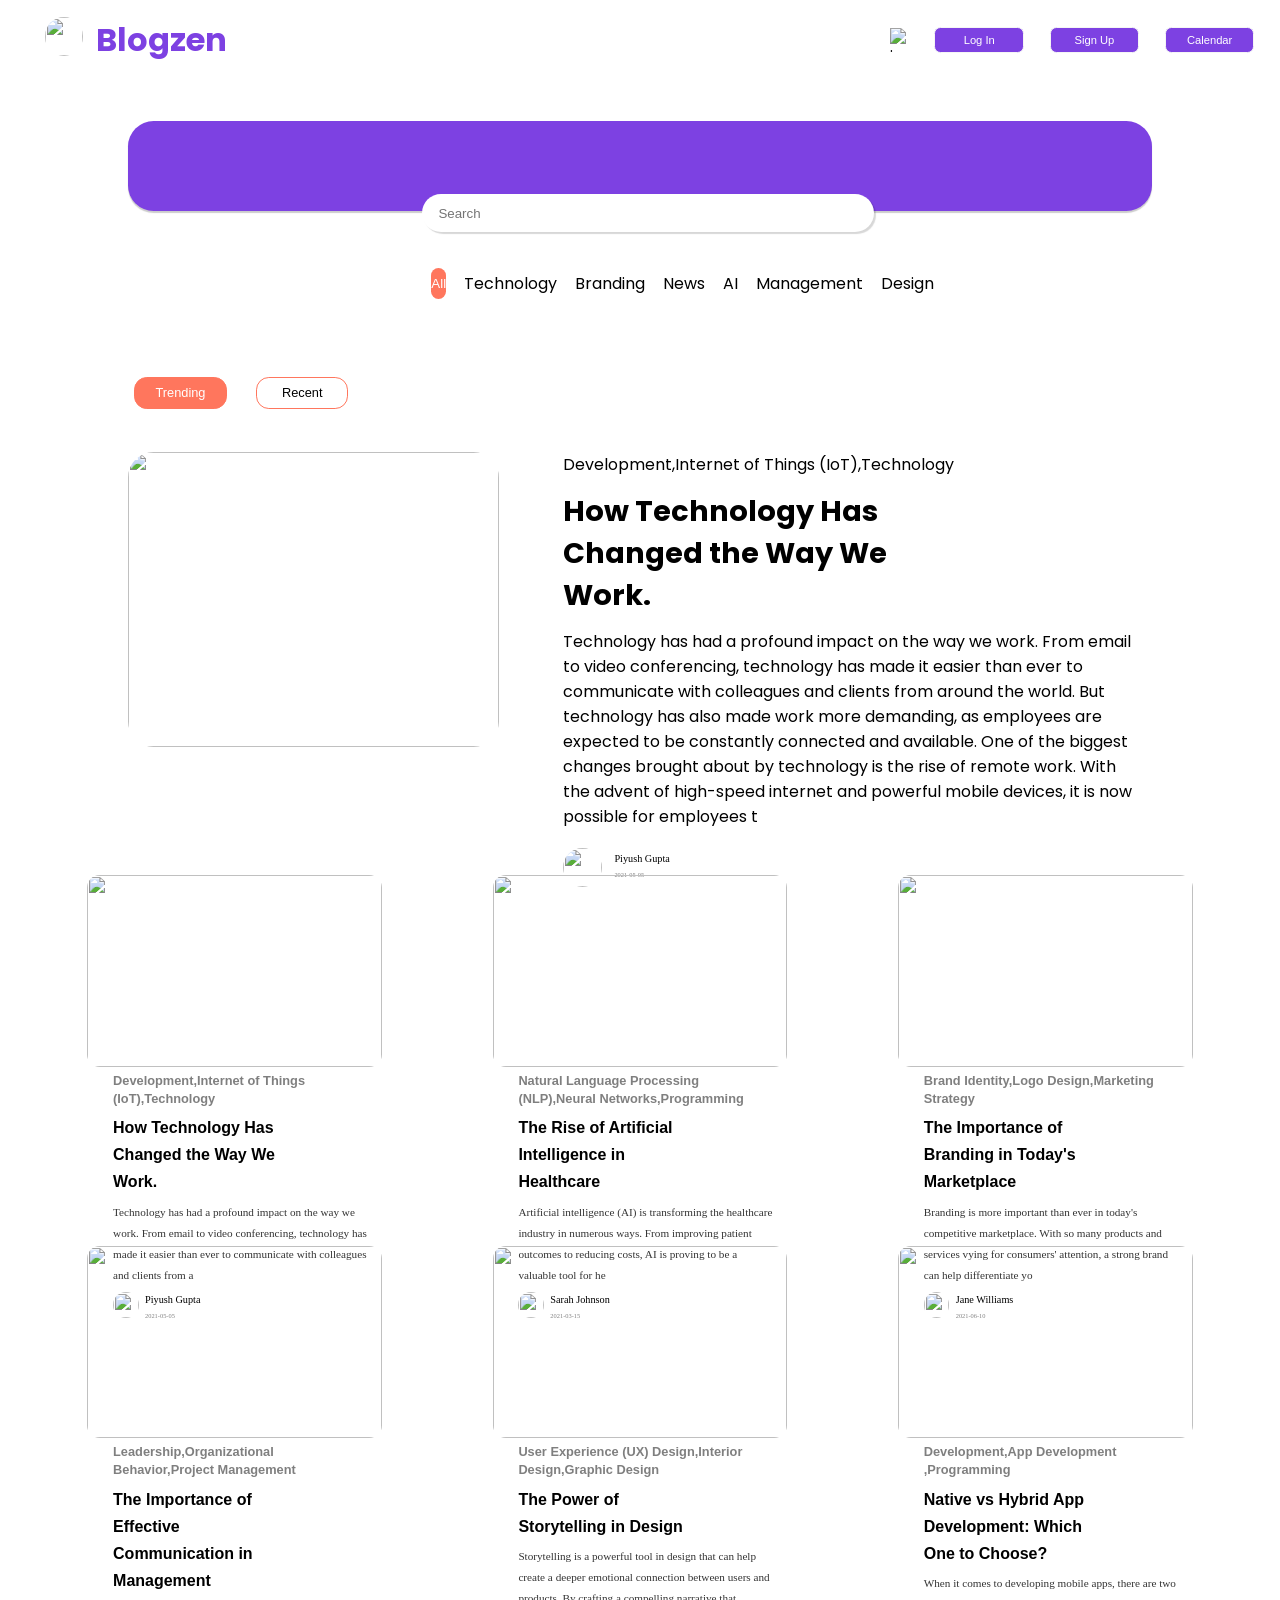
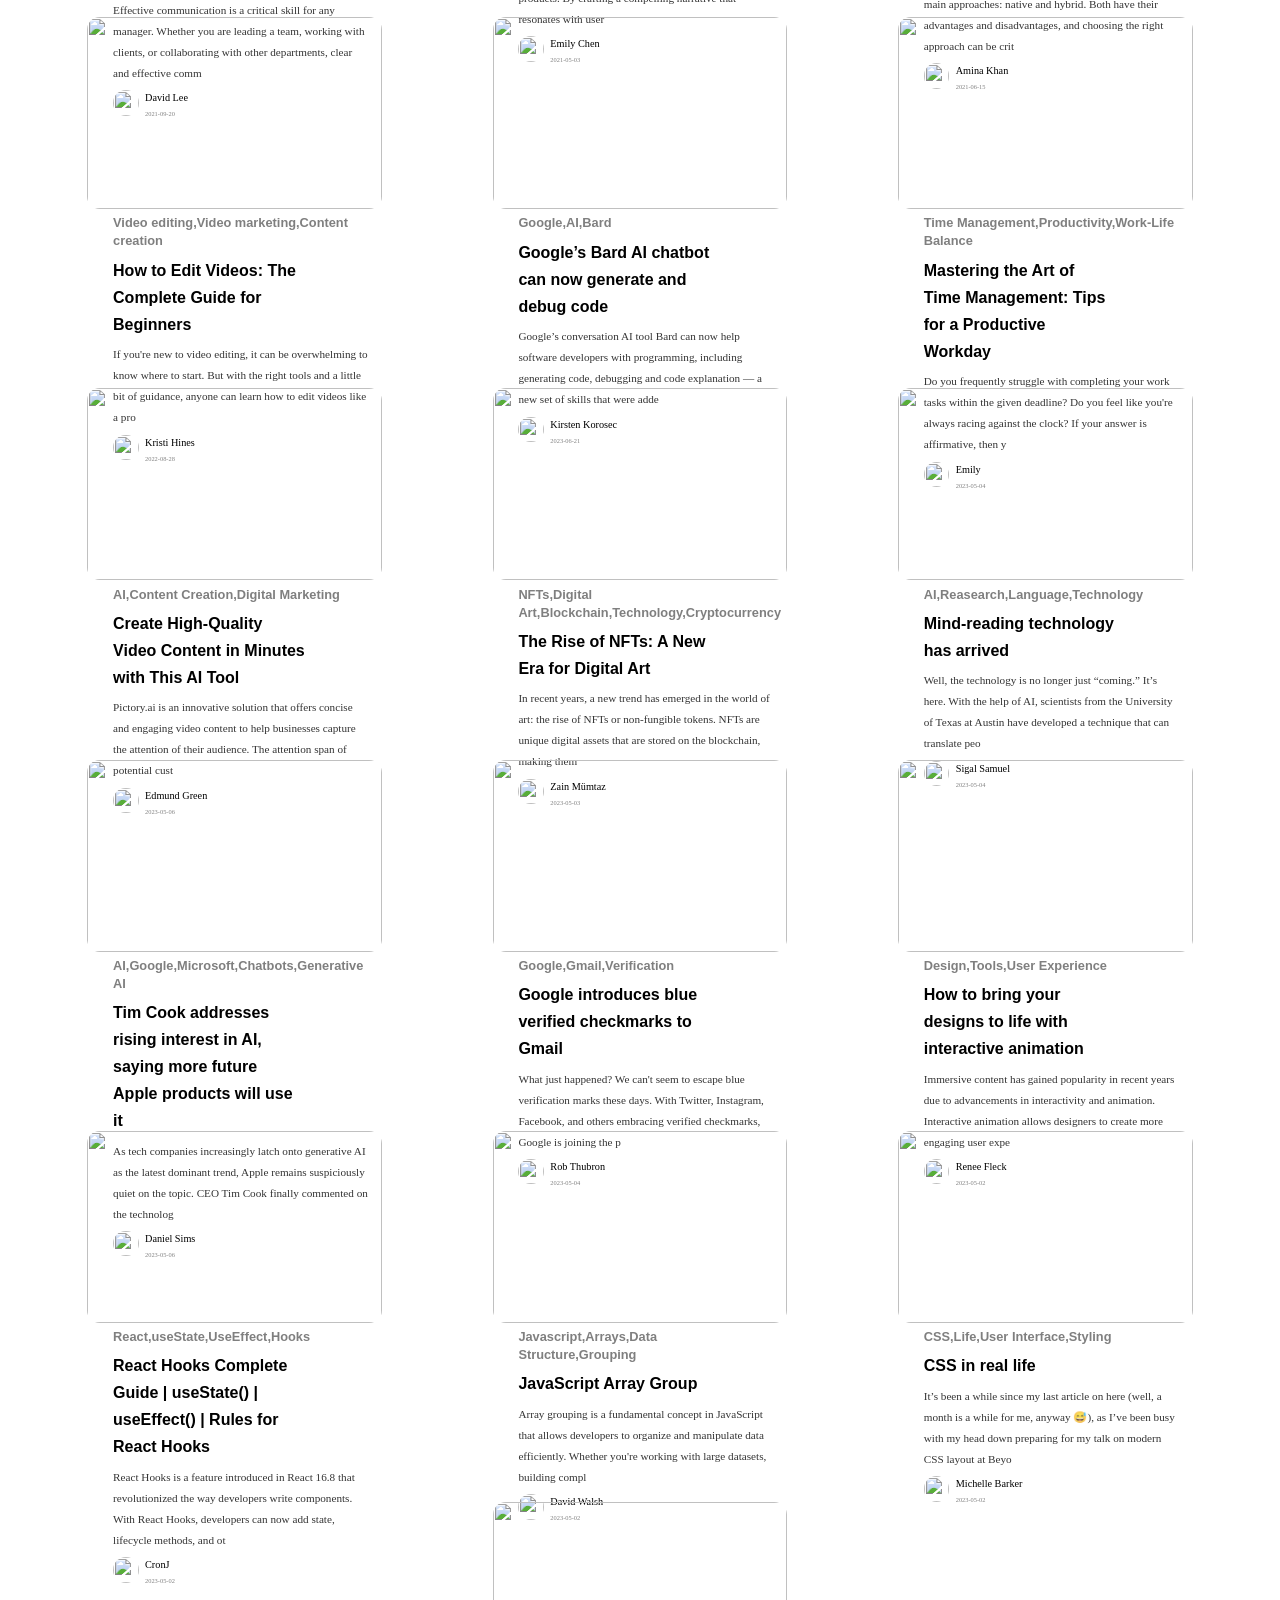
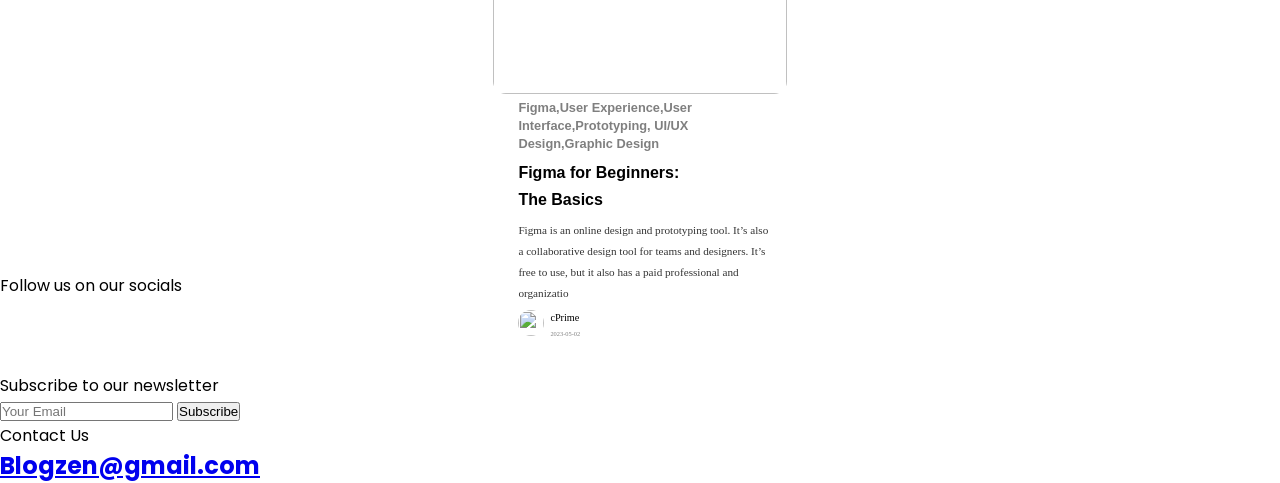
==== commit a6284bbc: "social links updated" ====
--- a/index.html
+++ b/index.html
@@ -12,8 +12,7 @@
   <link rel="stylesheet" href="css/sec1.css" />
   <link rel="stylesheet" href="css/sec2.css" />
   <link rel="stylesheet" href="css/sec3.css" />
-  <!-- <link rel="stylesheet" href="css/sec4.css" /> -->
-  <link rel="stylesheet" href="css/desktop_9.css">
+  <link rel="stylesheet" href="css/sec4.css" />
   <script src="./js/Landingpage.js"></script>
   <!-- <link href="https://cdn.jsdelivr.net/npm/bootstrap@5.3.0-alpha3/dist/css/bootstrap.min.css" rel="stylesheet" integrity="sha384-KK94CHFLLe+nY2dmCWGMq91rCGa5gtU4mk92HdvYe+M/SXH301p5ILy+dN9+nJOZ" crossorigin="anonymous"> -->
 </head>
@@ -31,15 +30,12 @@
       <!-- <img src="img/final logo 1.png" alt="" /> -->
 
       <img src="assests/moon.png" alt="image" id="themeImg">
-      <button class="button_nav txtColor1" style="border: 1px solid #208FF4; background-color: transparent;">Log
-        In</button>
-      <button class="button_nav txtColor">Sign Up</button>
-      <div class="calendar_container">
-        <a href="">
-          <div class="calendar_icon"><img src="/assests/calender_icon.svg" alt=""></div>
-          <div class="calendar_text">Calendar</div>
-        </a>
-      </div>
+      <button class="navbtn1 txtColor">Log In</button>
+      <button class="navbtn1 txtColor" style="background-color: #7D41E2">Sign Up</button>
+      <button class="navbtn1 txtColor" style="background-color: #7D41E2">
+        <i class="fa-solid fa-calendar-days"></i>        
+        <span>Calendar</span>
+      </button>
     </div>
   </div>
 
@@ -97,25 +93,25 @@
 
   <div class="footer">
     <div class="socials">
-      <div class="footer_titles">Follow us on our socials</div>
-      <div class="icons">
-        <div class="icon"><a href=""><img src="assests/instagram.svg" alt=""></a></div>
-        <div class="icon"><a href=""><img src="assests/twitter.svg" alt=""></a></div>
-        <div class="icon"><a href=""><img src="assests/spotify.svg" alt=""></a></div>
-      </div>
+        <div class="footer_title">Follow us on our socials</div>
+        <div class="icons">
+            <div class="icon"><a href="https://www.instagram.com/gdscjssaten/"><img src="assests/instagram.svg" alt=""></a></div>
+            <div class="icon"><a href="https://twitter.com/GDSCJSSATEN"><img src="assests/twitter.svg" alt=""></a></div>
+            <div class="icon"><a href=""><img src="assests/spotify.svg" alt=""></a></div>
+        </div>
     </div>
     <div class="newsletter">
-      <div class="footer_titles">Subscribe to our newsletter</div>
-      <form>
-        <input type="text" id="emailId" name="email" placeholder="Your Email">
-        <button type="submit">Subscribe</button>
-      </form>
+        <div class="footer_title">Subscribe to our newsletter</div>
+        <form>
+            <input type="text" id="emailId" name="email" placeholder="Your Email">
+            <button type="submit">Subscribe</button>
+        </form>
     </div>
     <div class="contact">
-      <div class="footer_titles">Contact Us</div>
-      <a href="mailto:Blogzen@gmail.com"><div class="mail">Blogzen@gmail.com</div></a>
+        <div class="footer_title">Contact Us</div>
+        <h2><a href="mailto:Blogzen@gmail.com">Blogzen@gmail.com</a></h2>
     </div>
-  </div>
+</div>
   <script src="js/theme.js"></script>
 </body>
 <!-- <script src="https://cdn.jsdelivr.net/npm/bootstrap@5.3.0-alpha3/dist/js/bootstrap.bundle.min.js" integrity="sha384-ENjdO4Dr2bkBIFxQpeoTz1HIcje39Wm4jDKdf19U8gI4ddQ3GYNS7NTKfAdVQSZe" crossorigin="anonymous"></script> -->
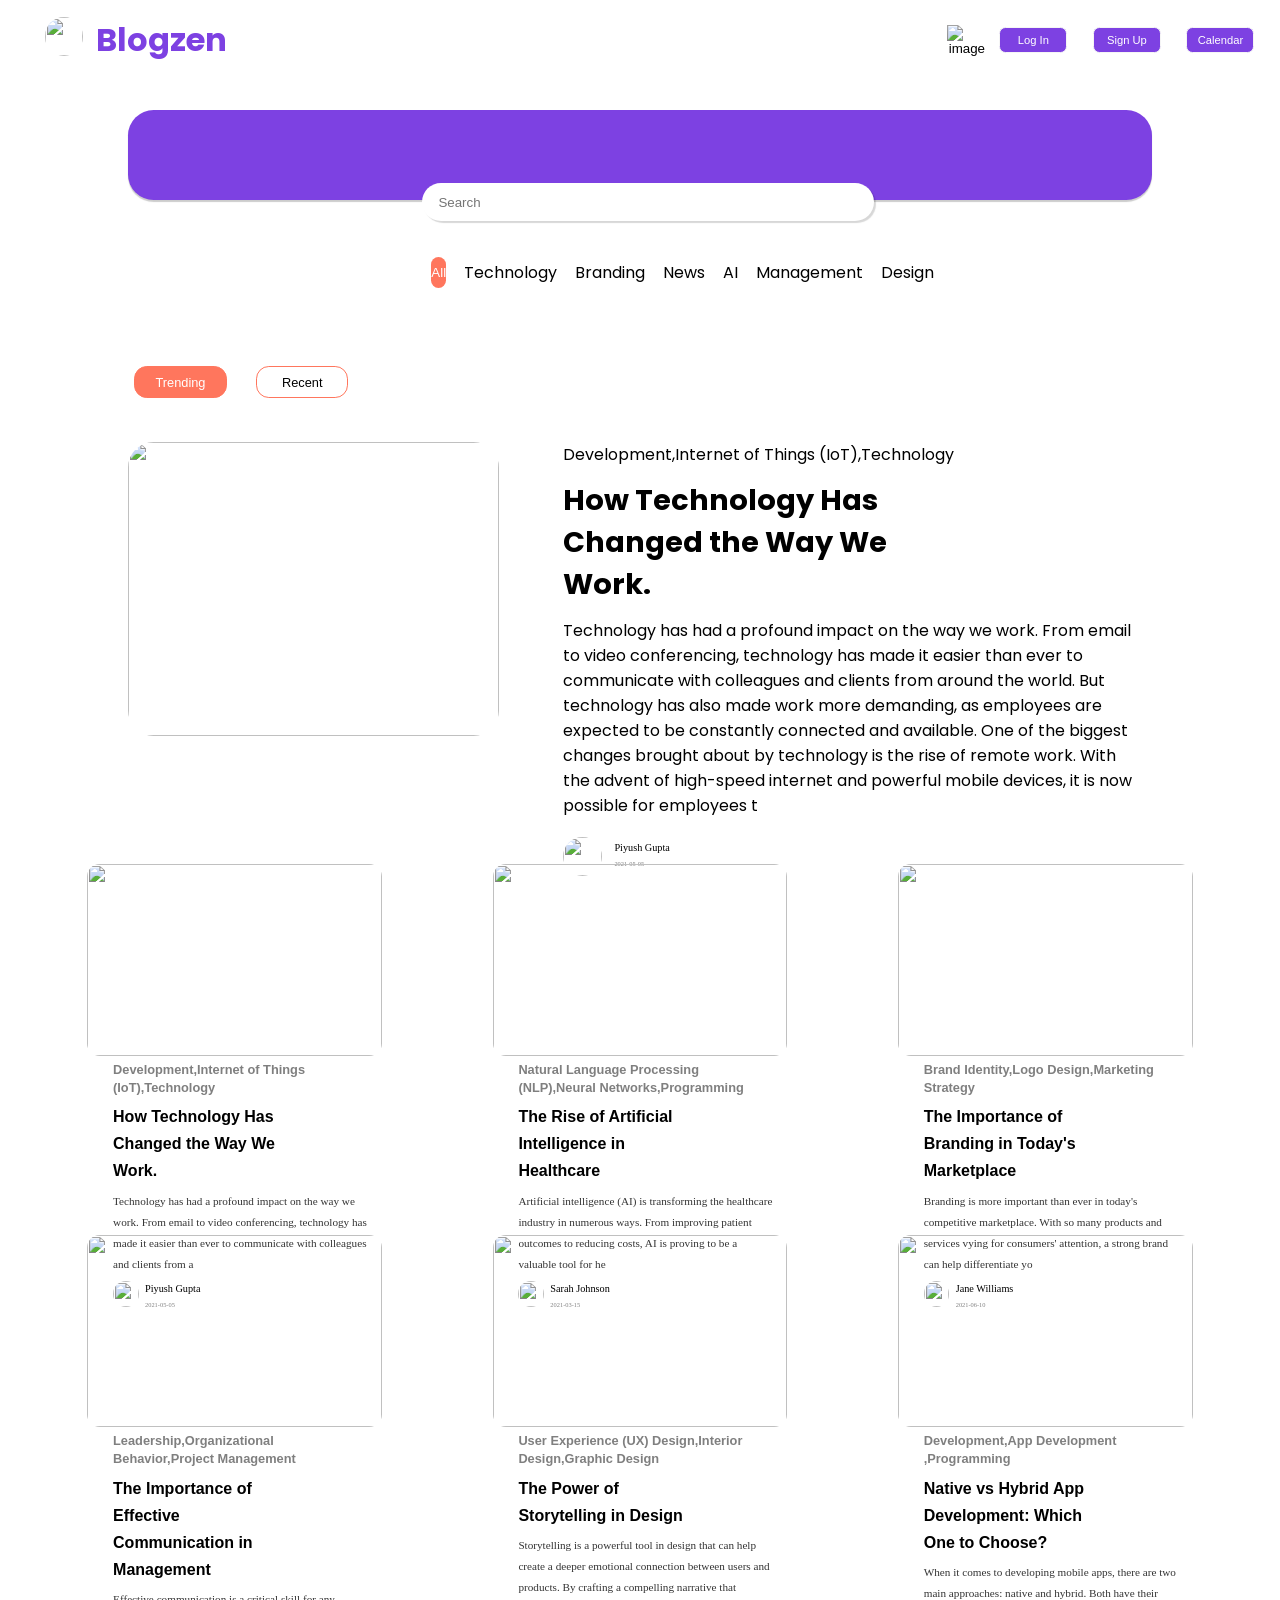
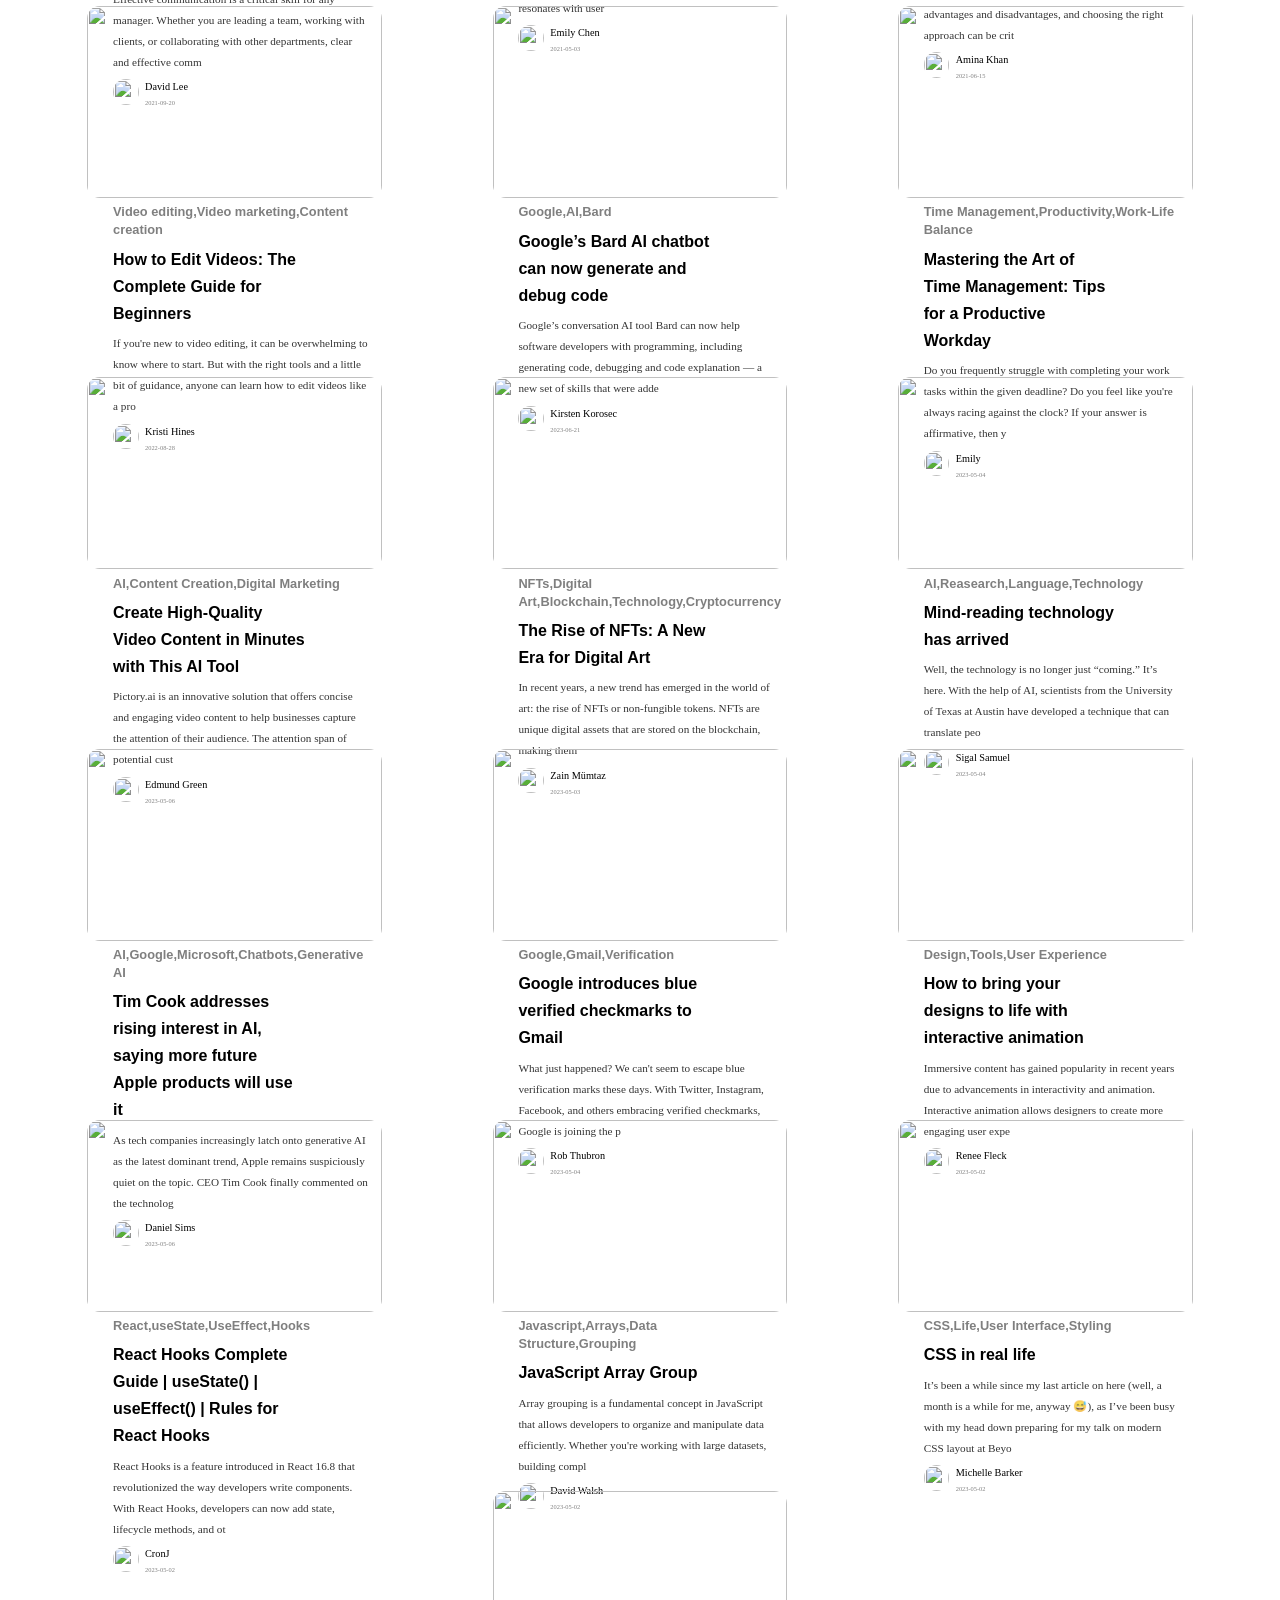
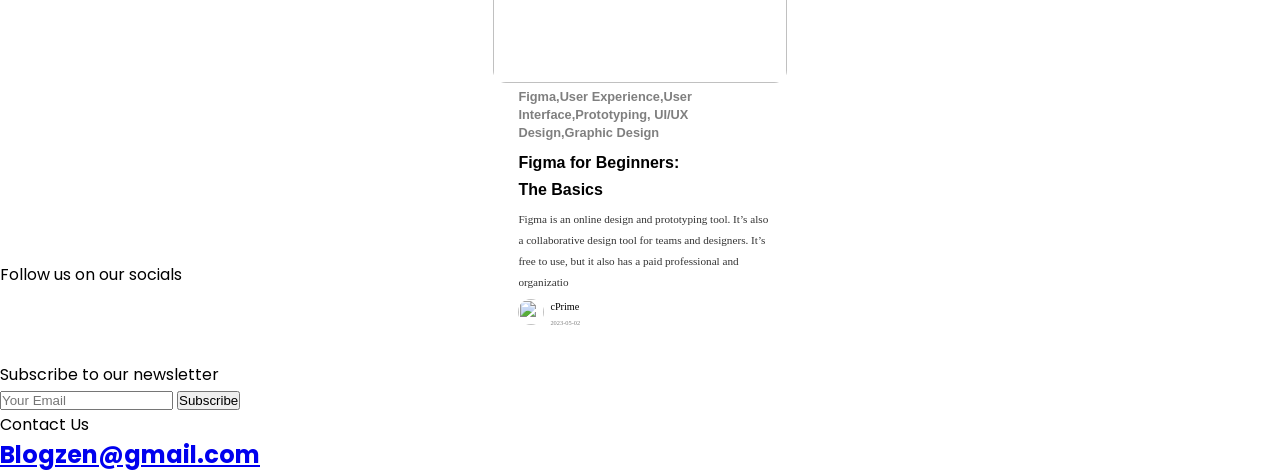
==== commit ffed79c6: "fixed navbar(darktheme issue resolved)" ====
--- a/index.html
+++ b/index.html
@@ -14,12 +14,19 @@
   <link rel="stylesheet" href="css/sec3.css" />
   <link rel="stylesheet" href="css/sec4.css" />
   <script src="./js/Landingpage.js"></script>
+  <script>
+    function toggleTheme() {
+      var navbar = document.getElementById("navbar");
+      navbar.classList.toggle("dark");
+    }
+  </script>
   <!-- <link href="https://cdn.jsdelivr.net/npm/bootstrap@5.3.0-alpha3/dist/css/bootstrap.min.css" rel="stylesheet" integrity="sha384-KK94CHFLLe+nY2dmCWGMq91rCGa5gtU4mk92HdvYe+M/SXH301p5ILy+dN9+nJOZ" crossorigin="anonymous"> -->
 </head>
 
 <body>
   <!-- Navbar ~~~~~~~~~~~~~~~~~~~~~~~~~~~~~~~~~~~~~~~~~~~~~~~~~~~~~~~~~~~~~~~~~~~~~~~~~~~~~~~~~~~~~~~~~~~~~ -->
-  <div class="navbar">
+
+  <div class="navbar" id="navbar">
     <div class="navs1">
       <a href="index.html"><img src="img/final logo 1.png" alt="" /></a>
       <div class="span1"><a href="index.html">Blogzen</a></div>
@@ -28,12 +35,13 @@
 
     <div class="navs2">
       <!-- <img src="img/final logo 1.png" alt="" /> -->
-
-      <img src="assests/moon.png" alt="image" id="themeImg">
+      <button class="themechangebtn" onclick="toggleTheme()">
+        <img src="assests/moon.png" alt="image" id="themeImg">
+      </button>
       <button class="navbtn1 txtColor">Log In</button>
       <button class="navbtn1 txtColor" style="background-color: #7D41E2">Sign Up</button>
       <button class="navbtn1 txtColor" style="background-color: #7D41E2">
-        <i class="fa-solid fa-calendar-days"></i>        
+        <i class="fa-solid fa-calendar-days"></i>
         <span>Calendar</span>
       </button>
     </div>
@@ -93,25 +101,26 @@
 
   <div class="footer">
     <div class="socials">
-        <div class="footer_title">Follow us on our socials</div>
-        <div class="icons">
-            <div class="icon"><a href="https://www.instagram.com/gdscjssaten/"><img src="assests/instagram.svg" alt=""></a></div>
-            <div class="icon"><a href="https://twitter.com/GDSCJSSATEN"><img src="assests/twitter.svg" alt=""></a></div>
-            <div class="icon"><a href=""><img src="assests/spotify.svg" alt=""></a></div>
+      <div class="footer_title">Follow us on our socials</div>
+      <div class="icons">
+        <div class="icon"><a href="https://www.instagram.com/gdscjssaten/"><img src="assests/instagram.svg" alt=""></a>
         </div>
+        <div class="icon"><a href="https://twitter.com/GDSCJSSATEN"><img src="assests/twitter.svg" alt=""></a></div>
+        <div class="icon"><a href=""><img src="assests/spotify.svg" alt=""></a></div>
+      </div>
     </div>
     <div class="newsletter">
-        <div class="footer_title">Subscribe to our newsletter</div>
-        <form>
-            <input type="text" id="emailId" name="email" placeholder="Your Email">
-            <button type="submit">Subscribe</button>
-        </form>
+      <div class="footer_title">Subscribe to our newsletter</div>
+      <form>
+        <input type="text" id="emailId" name="email" placeholder="Your Email">
+        <button type="submit">Subscribe</button>
+      </form>
     </div>
     <div class="contact">
-        <div class="footer_title">Contact Us</div>
-        <h2><a href="mailto:Blogzen@gmail.com">Blogzen@gmail.com</a></h2>
+      <div class="footer_title">Contact Us</div>
+      <h2><a href="mailto:Blogzen@gmail.com">Blogzen@gmail.com</a></h2>
     </div>
-</div>
+  </div>
   <script src="js/theme.js"></script>
 </body>
 <!-- <script src="https://cdn.jsdelivr.net/npm/bootstrap@5.3.0-alpha3/dist/js/bootstrap.bundle.min.js" integrity="sha384-ENjdO4Dr2bkBIFxQpeoTz1HIcje39Wm4jDKdf19U8gI4ddQ3GYNS7NTKfAdVQSZe" crossorigin="anonymous"></script> -->
--- a/css/navbar.css
+++ b/css/navbar.css
@@ -1,35 +1,34 @@
-
 @import url("https://fonts.googleapis.com/css2?family=Baloo+Bhaina+2:wght@500&display=swap");
 @import url("https://fonts.googleapis.com/css2?family=Roboto&display=swap");
 @import url('https://fonts.googleapis.com/css2?family=Poppins:wght@500;600;700&display=swap');
 
 ::-webkit-scrollbar {
     width: 10px;
-  
-  }
-  
-  /* Track */
-  ::-webkit-scrollbar-track {
+
+}
+
+/* Track */
+::-webkit-scrollbar-track {
     background: white;
-  
-  }
-  ::-webkit-scrollbar:hover {
+
+}
+::-webkit-scrollbar:hover {
     background: white;
     width:10px;
+}
+/* Handle */
+::-webkit-scrollbar-thumb {
+    background: #7D41E2;
+
+    border-radius: 80px;
+}
+
+/* Handle on hover */
+  ::-webkit-scrollbar-thumb:hover {
+
+
   }
-  /* Handle */
-  ::-webkit-scrollbar-thumb {
-    background: #7D41E2;
-    
-    border-radius: 80px; 
-  }
-  
-  /* Handle on hover */
-  /* ::-webkit-scrollbar-thumb:hover {
-    
-   
-  } */
-  
+
   
 
 *{
@@ -42,10 +41,7 @@
     overflow-x: hidden;
     font-family: 'Poppins', sans-serif;
     /* background-color: black; */
-    
-}
-:root{
-    --txtColor1: #000000a8;
+
 }
 .darktheme{
     --element-color:white;
@@ -53,28 +49,42 @@
     --element2-color: #DDE6ED;
     background-color: black;
     color: white;
+    transition: all 1s;
 
 }
 
-#themeImg{
+#themeImg {
     cursor: pointer;
     width: 25px;
     height: 25px;
     border: none;
 }
 
+.themechangebtn {
+    background-color: transparent;
+    border: transparent;
+}
+
+.navbar.dark {
+    background-color: black;
+}
 
 .navbar {
+
     width: 100vw;
     height: 80px;
     left: 0px;
     top: 0px;
     display: flex;
     justify-content: space-between;
+    background-color: white;
+    transition: background-color 1s ease;
+    z-index: 9999;
+    position: fixed;
 }
 
 /* Sec-1 ~~~~~~~~~~~~~~~~~~~~~~~~~~~~~~~~~~~~~~~~~~~~~~~~~~~~~~~~~~~~~~~~~~~~~~~~~~~~~~~~~~~~~~~~~~~~~~~~~~~~ */
-.navs1{
+.navs1 {
     /* border: 1px solid black; */
     width: 15vw;
     height: 80px;
@@ -82,23 +92,27 @@
     align-items: center;
     margin-left: 3.5vw;
 }
-.navs1 img{
+
+.navs1 img {
     /* border: 1px solid black; */
     width: 3vw;
     height: 3vw;
     border-radius: 10vw;
 }
-.navs1 a{
+
+.navs1 a {
     text-decoration: none;
     color: #7D41E2;
 }
-.span1{
+
+.span1 {
     margin-left: 1vw;
     font-size: 2em;
     font-weight: bold;
     color: #7D41E2;
 }
-.span2{
+
+.span2 {
     font-size: 2em;
     font-weight: bolder;
     color: #7D41E2;
@@ -110,41 +124,24 @@
 
 
 /* Sec-2 ~~~~~~~~~~~~~~~~~~~~~~~~~~~~~~~~~~~~~~~~~~~~~~~~~~~~~~~~~~~~~~~~~~~~~~~~~~~~~~~~~~~~~~~~~~~~~~~~~~~~ */
-.navs2{
+.navs2 {
     /* border: 1px solid black; */
-    /* width: 25vw; */
+    width: 25vw;
     height: 80px;
     display: flex;
     align-items: center;
     margin-right: 1vw;
 }
-.navs2>img{
+
+.navs2>img {
     cursor: pointer;
     width: 2vw;
     height: 2vw;
     margin: 0 0.5vw;
 
 }
-.button_nav{
-    display: flex;
-    align-items: center;
-    justify-content: center;
-    margin-right: 20px;
-    height: 30px;
-    background-color: #208FF4;
-    padding-top: 10px;
-    padding-bottom: 10px;
-    padding-left: 20px;
-    padding-right: 20px;
-    border-radius: 10px;
-    color: #ffffff;
-    font-family: 'Poppins', sans-serif;
-    font-size: 14px;
-    margin-left: 5px;
-    border: none;
-    cursor: pointer;
-}
-.navbtn1{
+
+.navbtn1 {
     cursor: pointer;
     height: 2vw;
     width: 7vw;
@@ -153,10 +150,11 @@
     border: 1px solid whitesmoke;
     background-color: #7D41E2;
     font-size: 0.7em;
-    
+
 
 }
-.navbtn2{
+
+.navbtn2 {
     cursor: pointer;
     height: 2vw;
     width: 9vw;
@@ -168,19 +166,18 @@
     align-items: center;
     justify-content: center;
 }
-.navbtn2>img{
+
+.navbtn2>img {
     border: 1px solid black;
     width: 1vw;
     height: 1vw;
     /* margin: 0 0.5vw; */
 }
-.navbtn2 span{
+
+.navbtn2 span {
     margin-left: 0.3vw;
 }
 
-.txtColor{
+.txtColor {
     color: white;
-}
-.txtColor1{
-    color: var(--txtColor1);
 }
--- a/css/sec1.css
+++ b/css/sec1.css
@@ -1,16 +1,19 @@
-:root{
+:root {
     --element-color: black;
-    --element1-color:rgba(0, 0, 0, 0.5);
-    --element2-color:rgba(0, 0, 0, 0.8);
+    --element1-color: rgba(0, 0, 0, 0.5);
+    --element2-color: rgba(0, 0, 0, 0.8);
+
+
 }
 
 
 
-.sec1{
+.sec1 {
     height: 20vw;
+    margin-top: 110px;
 }
 
-.s1part1{
+.s1part1 {
     height: 7vw;
     width: 80vw;
     margin: 3.2vw auto;
@@ -19,7 +22,8 @@
     box-shadow: 0 2px 1px rgba(0, 0, 0, 0.199);
 
 }
-.s1part1 span{
+
+.s1part1 span {
     position: relative;
     top: 1.3vw;
     left: 37vw;
@@ -27,7 +31,8 @@
     font-weight: bold;
     color: white;
 }
-.search{
+
+.search {
     height: 3vw;
     width: 34vw;
     border-radius: 2vw;
@@ -41,12 +46,12 @@
     color: rgba(0, 0, 0, 0.148);
 }
 
-.search[placeholder]{
+.search[placeholder] {
     color: black;
     padding-left: 1rem;
 }
 
-.s1part2{
+.s1part2 {
     /* border: 1px solid black; */
     height: 5vw;
     width: 40vw;
@@ -57,11 +62,11 @@
     align-items: center;
 }
 
-.s1part2 a:hover{
+.s1part2 a:hover {
     text-decoration: underline;
 }
 
-.s1btn1{
+.s1btn1 {
     height: 2.4vw;
     width: 3.8vw;
     margin: 0 0.7vw;
@@ -69,9 +74,10 @@
     border-radius: 1vw;
     background-color: #ff765d;
     color: white;
-    
+
 }
-.s1part2 a{
+
+.s1part2 a {
     margin: 0 0.7vw;
     text-decoration: none;
     color: var(--element-color);
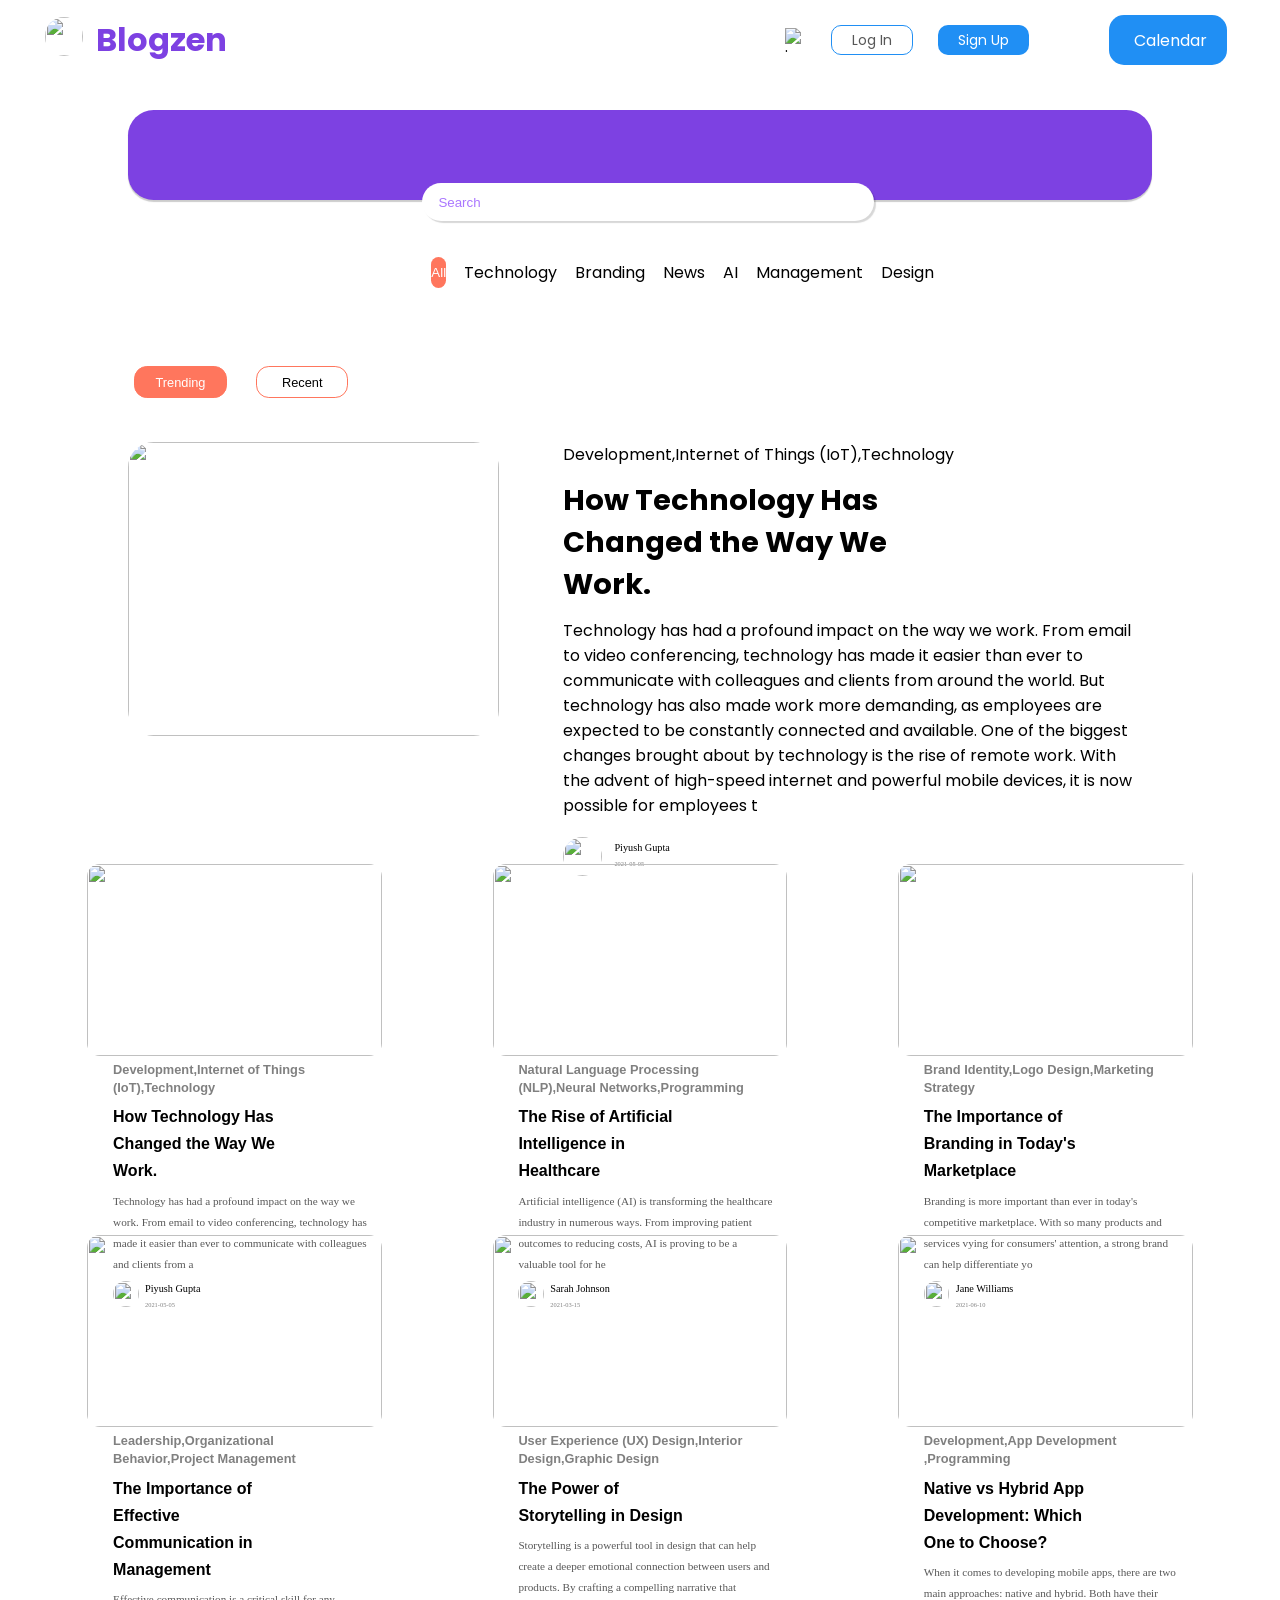
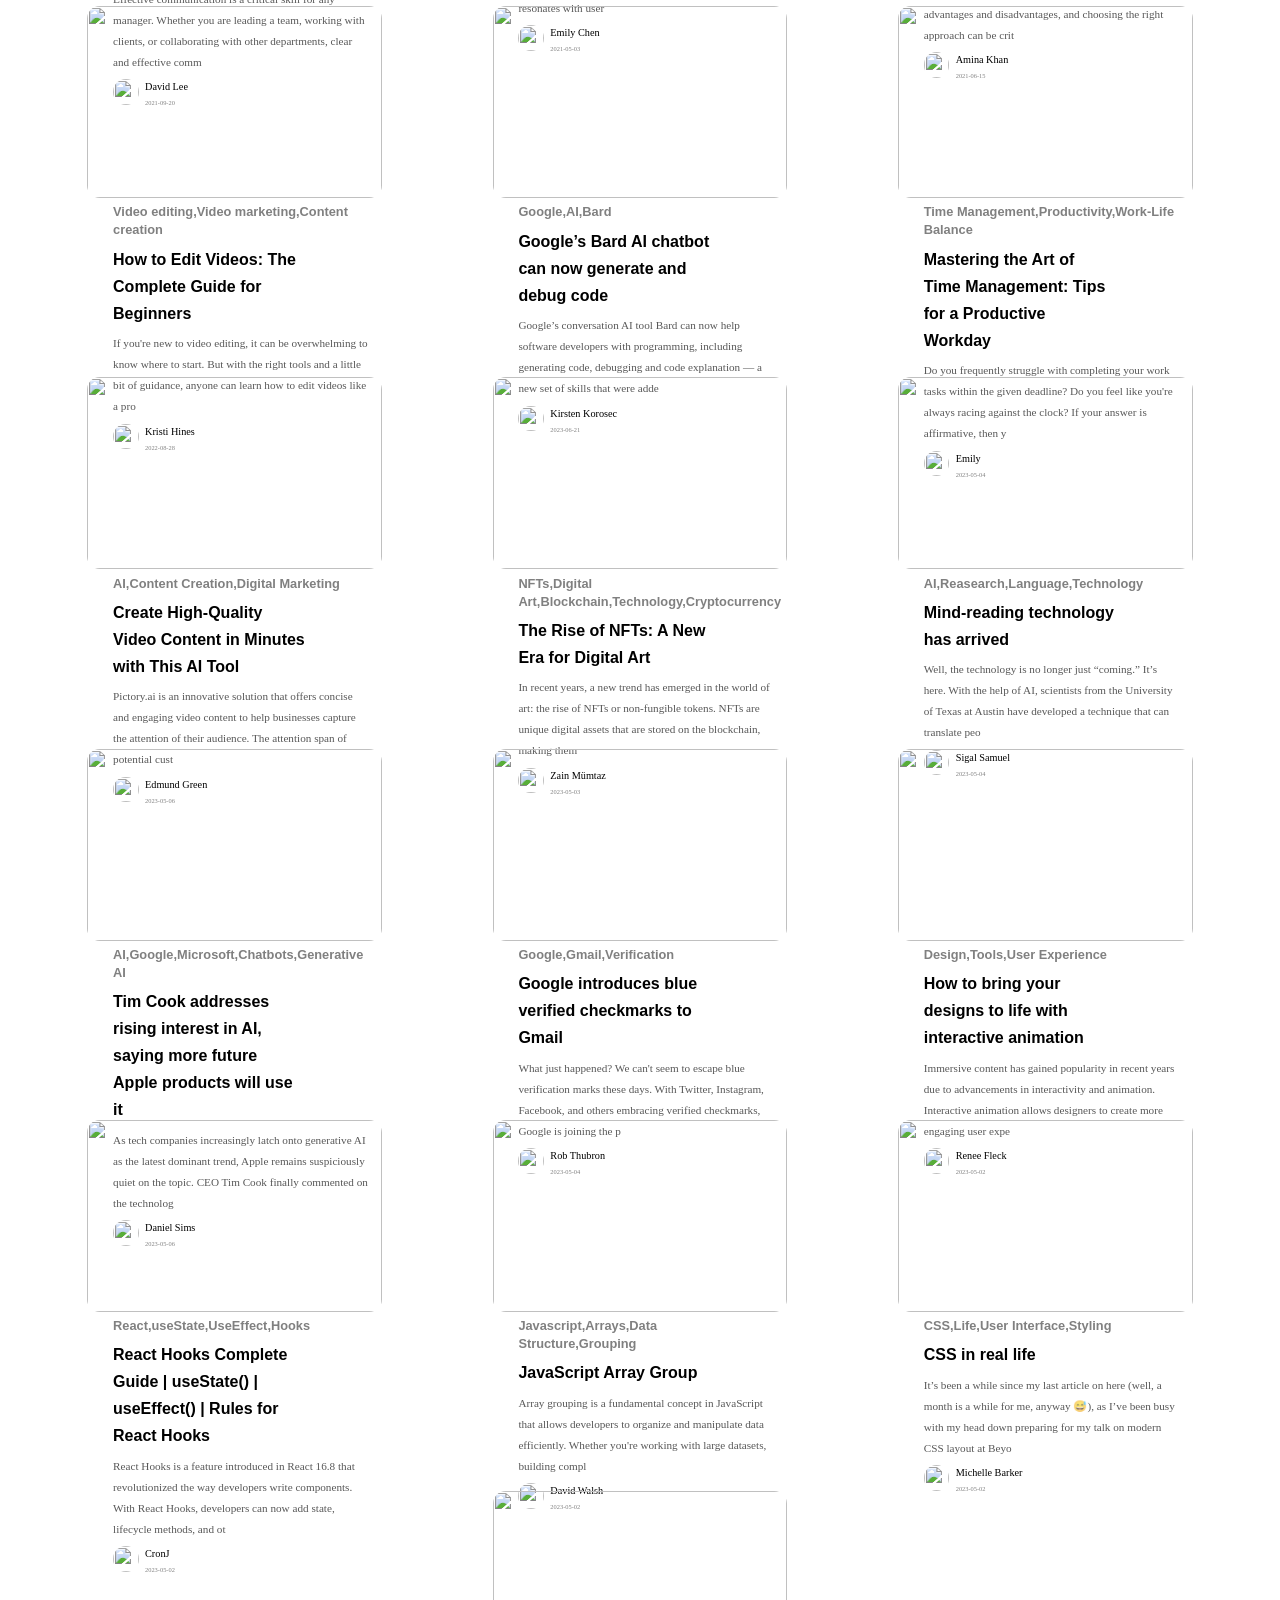
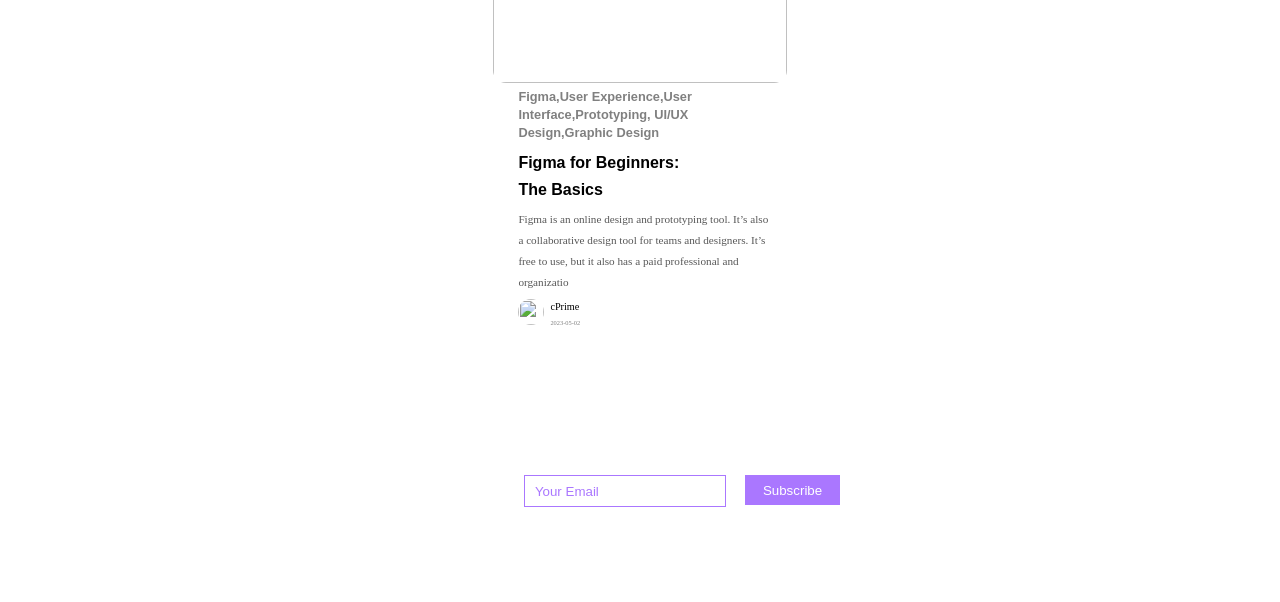
==== commit f08c5f2c: "Merge branch 'main' into swapnil-branch" ====
--- a/index.html
+++ b/index.html
@@ -12,7 +12,8 @@
   <link rel="stylesheet" href="css/sec1.css" />
   <link rel="stylesheet" href="css/sec2.css" />
   <link rel="stylesheet" href="css/sec3.css" />
-  <link rel="stylesheet" href="css/sec4.css" />
+  <!-- <link rel="stylesheet" href="css/sec4.css" /> -->
+  <link rel="stylesheet" href="css/desktop_9.css">
   <script src="./js/Landingpage.js"></script>
   <script>
     function toggleTheme() {
@@ -35,15 +36,16 @@
 
     <div class="navs2">
       <!-- <img src="img/final logo 1.png" alt="" /> -->
-      <button class="themechangebtn" onclick="toggleTheme()">
-        <img src="assests/moon.png" alt="image" id="themeImg">
-      </button>
-      <button class="navbtn1 txtColor">Log In</button>
-      <button class="navbtn1 txtColor" style="background-color: #7D41E2">Sign Up</button>
-      <button class="navbtn1 txtColor" style="background-color: #7D41E2">
-        <i class="fa-solid fa-calendar-days"></i>
-        <span>Calendar</span>
-      </button>
+      <img src="assests/moon.png" alt="image" id="themeImg">
+      <button class="button_nav txtColor1" style="border: 1px solid #208FF4; background-color: transparent;">Log
+        In</button>
+      <button class="button_nav txtColor">Sign Up</button>
+      <div class="calendar_container">
+        <a href="">
+          <div class="calendar_icon"><img src="/assests/calender_icon.svg" alt=""></div>
+          <div class="calendar_text">Calendar</div>
+        </a>
+      </div>
     </div>
   </div>
 
@@ -101,24 +103,24 @@
 
   <div class="footer">
     <div class="socials">
-      <div class="footer_title">Follow us on our socials</div>
+      <div class="footer_titles">Follow us on our socials</div>
       <div class="icons">
-        <div class="icon"><a href="https://www.instagram.com/gdscjssaten/"><img src="assests/instagram.svg" alt=""></a>
-        </div>
-        <div class="icon"><a href="https://twitter.com/GDSCJSSATEN"><img src="assests/twitter.svg" alt=""></a></div>
+        <div class="icon"><a href=""><img src="assests/instagram.svg" alt=""></a></div>
+        <div class="icon"><a href=""><img src="assests/twitter.svg" alt=""></a></div>
+
         <div class="icon"><a href=""><img src="assests/spotify.svg" alt=""></a></div>
       </div>
     </div>
     <div class="newsletter">
-      <div class="footer_title">Subscribe to our newsletter</div>
+      <div class="footer_titles">Subscribe to our newsletter</div>
       <form>
         <input type="text" id="emailId" name="email" placeholder="Your Email">
         <button type="submit">Subscribe</button>
       </form>
     </div>
     <div class="contact">
-      <div class="footer_title">Contact Us</div>
-      <h2><a href="mailto:Blogzen@gmail.com">Blogzen@gmail.com</a></h2>
+      <div class="footer_titles">Contact Us</div>
+      <a href="mailto:Blogzen@gmail.com"><div class="mail">Blogzen@gmail.com</div></a>
     </div>
   </div>
   <script src="js/theme.js"></script>
--- a/css/navbar.css
+++ b/css/navbar.css
@@ -18,17 +18,16 @@
 }
 /* Handle */
 ::-webkit-scrollbar-thumb {
-    background: #7D41E2;
-
-    border-radius: 80px;
-}
-
-/* Handle on hover */
-  ::-webkit-scrollbar-thumb:hover {
-
-
+    background: #7D41E2;    
+    border-radius: 80px; 
   }
-
+  
+  /* Handle on hover */
+  /* ::-webkit-scrollbar-thumb:hover {
+    
+   
+  } */
+  
   
 
 *{
@@ -42,6 +41,9 @@
     font-family: 'Poppins', sans-serif;
     /* background-color: black; */
 
+}
+:root{
+    --txtColor1: #000000a8;
 }
 .darktheme{
     --element-color:white;
@@ -126,7 +128,7 @@
 /* Sec-2 ~~~~~~~~~~~~~~~~~~~~~~~~~~~~~~~~~~~~~~~~~~~~~~~~~~~~~~~~~~~~~~~~~~~~~~~~~~~~~~~~~~~~~~~~~~~~~~~~~~~~ */
 .navs2 {
     /* border: 1px solid black; */
-    width: 25vw;
+    /* width: 25vw; */
     height: 80px;
     display: flex;
     align-items: center;
@@ -140,8 +142,25 @@
     margin: 0 0.5vw;
 
 }
-
-.navbtn1 {
+.button_nav{
+    display: flex;
+    align-items: center;
+    justify-content: center;
+    margin-right: 20px;
+    height: 30px;
+    background-color: #208FF4;
+    padding-top: 10px;
+    padding-bottom: 10px;
+    padding-left: 20px;
+    padding-right: 20px;
+    border-radius: 10px;
+    color: #ffffff;
+    font-family: 'Poppins', sans-serif;
+    font-size: 14px;
+    margin-left: 5px;
+    border: none;
+    cursor: pointer;
+}
     cursor: pointer;
     height: 2vw;
     width: 7vw;
@@ -180,4 +199,7 @@
 
 .txtColor {
     color: white;
+}
+.txtColor1{
+    color: var(--txtColor1);
 }
--- a/css/sec1.css
+++ b/css/sec1.css
@@ -1,9 +1,7 @@
 :root {
     --element-color: black;
-    --element1-color: rgba(0, 0, 0, 0.5);
-    --element2-color: rgba(0, 0, 0, 0.8);
-
-
+    --element1-color:rgba(0, 0, 0, 0.5);
+    --element2-color:rgba(0, 0, 0, 0.8);
 }
 
 
--- a/css/desktop_9.css
+++ b/css/desktop_9.css
@@ -0,0 +1,428 @@
+* {
+    margin: 0;
+    padding: 0;
+}
+:root{
+    --element-color: black;
+    --element1-color: #808080;
+    --element2-color:#000000a8;
+    --txtColor1: #000000a8;
+}
+
+.darktheme{
+    --txtColor1: white;
+    --element-color:white;
+    --element1-color:#9DB2BF;
+    --element2-color: #DDE6ED;
+    background-color: black;
+    color: white;
+
+}
+#themeImg{
+    width: 25px;
+    height: 25px;
+    border: none;
+    padding: 10px;
+}
+
+
+nav {
+    height: 80px;
+    display: flex;
+    padding-top: 10px;
+}
+
+.logo_container {
+    display: flex;
+    text-align: center;
+    margin: auto 0;
+}
+
+.profile_image_nav img {
+    height: 26px;
+}
+
+.logo_image img {
+    height: 56px;
+    margin-left: 40px;
+    margin-top: 5px;
+}
+
+.logo_container a {
+    display: flex;
+    text-decoration: none;
+}
+
+.logo_text img {
+    height: 56px;
+    margin-top: 10px;
+    margin-left: 10px;
+}
+
+.profile {
+    display: flex;
+    align-items: center;
+    justify-content: center;
+    margin-left: auto;
+}
+
+.profile img {
+    margin-left: 5px;
+}
+
+.profile a {
+    display: flex;
+    text-decoration: none;
+    color: #FF765D;
+}
+
+.profile_name {
+    font-family: 'Poppins', sans-serif;
+    font-size: 16px;
+    margin-left: 10px;
+}
+
+.calendar_container {
+    display: flex;
+    align-items: center;
+    justify-content: center;
+    margin: auto 0;
+    margin-left: 60px;
+    margin-right: 40px;
+    height: 30px;
+    background-color: #208FF4;
+    padding-top: 10px;
+    padding-bottom: 10px;
+    padding-left: 20px;
+    padding-right: 20px;
+    border-radius: 15px;
+    color: #ffffff;
+}
+
+.calendar_container a {
+    display: flex;
+    text-decoration: none;
+    color: #ffffff;
+}
+
+.calendar_text {
+    font-family: 'Poppins', sans-serif;
+    font-size: 16px;
+    margin-left: 5px;
+}
+
+.title_container {
+    width: 90%;
+    margin: 0 auto;
+    margin-left: 112px;
+    margin-top: 30px;
+}
+
+.category {
+    color: var(--element1-color);
+    font-family: 'Poppins', sans-serif;
+    font-size: 16px;
+    font-weight: 600;
+}
+
+.title {
+    color: var(--element-color);
+    font-family: 'Poppins', sans-serif;
+    font-size: 36px;
+    width: 50%;
+    font-weight: 600;
+}
+
+.info {
+    color: var(--element1-color);
+    font-family: 'Poppins', sans-serif;
+    font-size: 16px;
+    font-weight: lighter;
+}
+
+.author_details {
+    display: flex;
+    margin-top: 20px;
+    align-items: center;
+    white-space: pre;
+}
+
+.other_details {
+    color: var(--element1-color);
+    font-family: 'Poppins', sans-serif;
+    font-size: 16px;
+    font-weight: lighter;
+}
+
+.profile_image img {
+    height: 56px;
+    align-items: center
+}
+
+.title_container hr {
+    width: 94%;
+    margin-top: 40px;
+    margin-bottom: 40px;
+    border-top: 1px solid var(--element1-color);
+}
+::-webkit-scrollbar {
+    width: 10px;
+  
+  }
+  
+  /* Track */
+  ::-webkit-scrollbar-track {
+    background: white;
+  
+  }
+  ::-webkit-scrollbar:hover {
+    background: white;
+    width:10px;
+  }
+  /* Handle */
+  ::-webkit-scrollbar-thumb {
+    background: #7D41E2;
+    
+    border-radius: 80px; 
+  }
+  
+   
+
+.blog_content {
+    width: 85%;
+    margin: 0 auto;
+}
+
+.text_section p {
+    font-family: 'Poppins', sans-serif;
+    font-size: 24px;
+    margin-top: 50px;
+    margin-bottom: 50px;
+    width: 90%;
+    font-size: 20px;
+}
+
+.text_section img {
+    border-radius: 15px;
+    width: 100%;
+    height: 100%;
+    object-fit: cover;
+}
+
+.video_section img {
+    margin-top: 40px;
+    margin-bottom: 40px;
+    border-radius: 15px;
+    width: 100%;
+    height: 100%;
+    object-fit: cover;
+}
+
+.buttons_l_c {
+    float: right;
+    display: flex;
+    align-items: center;
+    margin-top: 20px;
+    margin-bottom: 20px;
+}
+
+.like_comment_section hr {
+    width: auto;
+}
+
+.buttons_l_c {
+    display: flex;
+    color: #7233dfad;
+    margin-right: 20px;
+}
+
+.below {
+    margin-top: 80px;
+}
+
+.other_blogs title {
+    margin-top: 40px;
+}
+
+.other_blogs{
+    margin-left: 6.5%;
+}
+
+.comment_icon {
+    margin-left: 20px;
+}
+
+.like_icon {
+    margin-right: 5px;
+}
+
+.blogs_related {
+    width: 100%;
+    display: flex;
+    flex-wrap: nowrap;
+    height: 620px;
+    overflow-x: auto;
+}
+
+/* .blogs_related button{
+    background-color: transparent;
+    border: none;
+    margin-right: 10px;
+} */
+
+.blogs_related::-webkit-scrollbar {
+    display: none;
+}
+
+.title_related_blogs {
+    margin-top: 80px;
+    color: var(--element-color);
+    font-family: 'Poppins', sans-serif;
+    font-size: 36px;
+}
+
+.blog {
+    margin-right: 80px;
+    width: 380px;
+    height: 580px;
+}
+
+.blog img {
+    margin-top: 30px;
+    margin-bottom: 20px;
+}
+
+.blog h4 {
+    color: var(--element1-color);
+    font-family: 'Poppins', sans-serif;
+    font-size: 12px;
+    margin-left: 10px;
+}
+
+.blog h3 {
+    color: var(--element-color);
+    font-family: 'Poppins', sans-serif;
+    font-size: 18px;
+    margin-left: 10px;
+    margin-top: 10px;
+}
+
+.blog p {
+    color: var(--element2-color);
+    font-family: 'Poppins', sans-serif;
+    font-size: 14px;
+    margin-left: 10px;
+    margin-top: 10px;
+}
+
+
+.profile_section {
+    display: flex;
+}
+
+.profile_section img {
+    margin-top: 20px;
+    margin-left: 10px;
+    height: 44px;
+}
+
+.profile_details {
+    display: flex;
+    align-items: center;
+    flex-direction: column;
+    margin: auto 0;
+    margin-left: 10px;
+}
+
+.profile_details h4 {
+    color: var(--element-color);
+    font-family: 'Poppins', sans-serif;
+    font-size: 12px;
+}
+
+.profile_details h5 {
+    color: var(--element-color);
+    font-family: 'Poppins', sans-serif;
+    font-size: 10px;
+}
+
+.footer {
+    background-size: cover;
+    background-position: center;
+    background-attachment: fixed;
+    background-image: url(../assests//footer_bg.png);
+    padding-left: 80px;
+    padding-right: 80px;
+    margin-top: 80px;
+    display: flex;
+    flex-wrap: wrap;
+    justify-content: space-between;
+    align-items: center;
+    height: 260px;
+    background-repeat: no-repeat, repeat;
+}
+
+.footer_titles{
+    color: #ffffff;
+    font-family: 'Poppins', sans-serif;
+    font-size: 24px;
+    font-weight: 600 !important;
+}
+
+.newsletter form {
+    display: flex;
+    flex-wrap: wrap;
+    justify-content: space-between;
+    margin-top: 10px;
+}
+
+.newsletter form input {
+    width: 60%;
+    border: none;
+    height: 30px;
+    padding-left: 10px;
+    border: 1px solid #AA77FF;
+    background-color: transparent;
+    color: #ffffff;
+}
+
+::placeholder {
+    color: #AA77FF;
+}
+
+.newsletter form button {
+    width: 30%;
+    background-color: #AA77FF;
+    border: none;
+    height: 30px;
+    color: #ffffff;
+    cursor: pointer;
+}
+
+.footer a .mail{
+    color: #ffffff;
+    font-size: 20px;
+    font-family: 'Poppins', sans-serif;
+    font-weight: 600 !important;
+    margin-top: 10px;
+}
+
+.contact a{
+    text-decoration: none;
+    color: #ffffff;
+}
+
+.icons {
+    display: flex;
+    flex-wrap: wrap;
+    justify-content: space-between;
+    width: 60%;
+    margin-top: 10px;
+}
+
+.video{
+    margin-left: 4rem;
+     width: 90%;
+     height: 50%;
+     border-radius: 2rem;
+}
